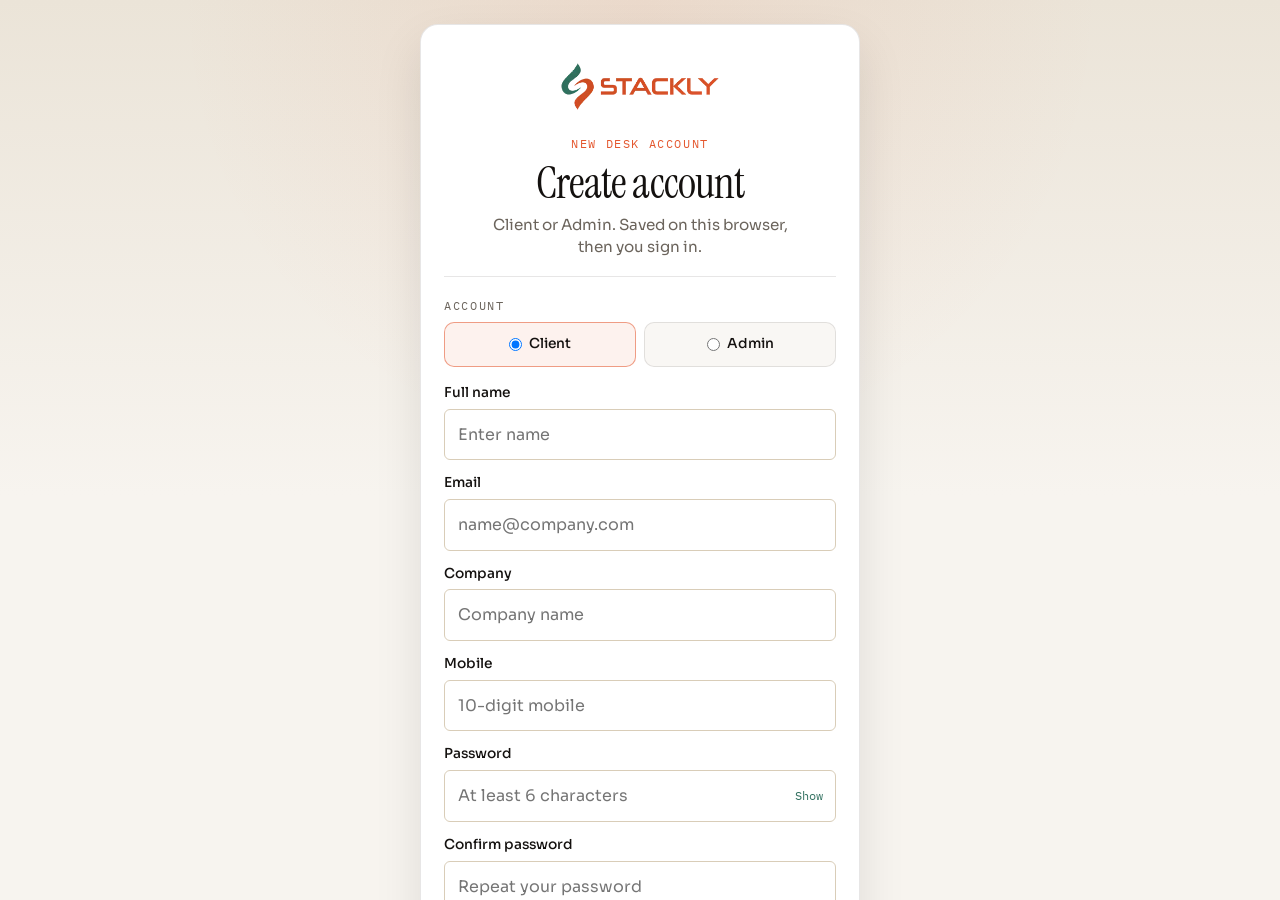
==== register.html @ 5d8d01fa "first commit" ====
<!DOCTYPE html>
<html lang="en-IN" class="auth-lock">
<head>
  <meta charset="utf-8">
  <meta name="viewport" content="width=device-width, initial-scale=1">
  <title>Create account — Stackly Talent Acquisition</title>
  <meta name="description" content="Create a demo client or admin account for Stackly Talent. Stored in localStorage only.">
  <meta name="theme-color" content="#F7F4EF">
  <link rel="icon" href="img/favicon.webp" type="image/webp">
  <link rel="preconnect" href="https://fonts.googleapis.com">
  <link rel="preconnect" href="https://fonts.gstatic.com" crossorigin>
  <link href="https://fonts.googleapis.com/css2?family=IBM+Plex+Mono:wght@400;500&family=Instrument+Serif:ital@0;1&family=Sora:wght@400;500;600&display=swap" rel="stylesheet">
  <link href="https://unpkg.com/aos@2.3.4/dist/aos.css" rel="stylesheet">
  <link rel="stylesheet" href="Css/style.css?v=sta12">
  <link rel="stylesheet" href="Css/pages.css?v=sta20">
  <link rel="stylesheet" href="Css/responsive.css?v=sta34">
  <script>document.documentElement.classList.add("js");</script>
</head>
<body class="auth-page is-loading">
  <a class="skip-link" href="#main">Skip to form</a>
  <div class="preloader" id="preloader" role="status" aria-live="polite" aria-label="Opening the signal board">
    <div class="pre-grid" aria-hidden="true"></div>
    <div class="pre-plate">
      <p class="kicker">Stackly Talent</p>
      <div class="reticle" aria-hidden="true"><span class="reticle-h"></span><span class="reticle-v"></span><span class="reticle-dot"></span></div>
      <p class="pre-word" data-pre-word>Brief</p>
      <div class="meter" aria-hidden="true"><span></span></div>
      <p class="pre-meta"><span data-meter>00</span><span data-pre-stage>Opening the board</span><span>STA</span></p>
    </div>
  </div>
  <main id="main" class="auth">
    <section class="auth-card" data-aos="plate-rise">
      <header class="auth-brand">
        <a class="auth-logo wordmark" href="index.html">
          <img src="img/stackly-signal-red.webp" width="180" height="48" alt="Stackly Talent">
        </a>
        <p class="kicker">New desk account</p>
        <h1>Create account</h1>
        <p class="auth-lede">Client or Admin. Saved on this browser, then you sign in.</p>
      </header>
      <form class="auth-form" data-register novalidate>
        <div data-field>
          <p class="kicker" id="reg-role">Account</p>
          <div class="auth-roles" role="radiogroup" aria-labelledby="reg-role">
            <label class="auth-role"><input type="radio" name="role" value="client" checked> Client</label>
            <label class="auth-role"><input type="radio" name="role" value="admin"> Admin</label>
          </div>
        </div>
        <div data-field>
          <label for="r-name">Full name</label>
          <input id="r-name" name="name" type="text" required autocomplete="name" placeholder="Enter name">
          <p class="field-error">Enter a name.</p>
        </div>
        <div data-field>
          <label for="r-email">Email</label>
          <input id="r-email" name="email" type="email" required autocomplete="email" placeholder="name@company.com">
          <p class="field-error">Enter a valid email.</p>
        </div>
        <div data-field>
          <label for="r-co">Company</label>
          <input id="r-co" name="company" type="text" required placeholder="Company name">
          <p class="field-error">Enter a company.</p>
        </div>
        <div data-field>
          <label for="r-mobile">Mobile</label>
          <input id="r-mobile" name="mobile" type="tel" required autocomplete="tel" placeholder="10-digit mobile">
          <p class="field-error">Enter a mobile number.</p>
        </div>
        <div data-field>
          <label for="r-pass">Password</label>
          <div class="pass-wrap">
            <input id="r-pass" name="password" type="password" required minlength="6" autocomplete="new-password" placeholder="At least 6 characters">
            <button type="button" class="pass-toggle" data-pass="#r-pass" aria-label="Show password">Show</button>
          </div>
          <p class="field-error">Enter a password.</p>
        </div>
        <div data-field>
          <label for="r-confirm">Confirm password</label>
          <input id="r-confirm" name="confirm" type="password" required minlength="6" autocomplete="new-password" placeholder="Repeat your password">
          <p class="field-error">Confirm the password.</p>
        </div>
        <div data-field>
          <label class="check-row"><input type="checkbox" name="terms" required> I accept that this is a demo account with no real retainer.</label>
          <p class="field-error">Accept the demo terms.</p>
        </div>
        <button class="btn btn-signal auth-submit" type="submit">Create account</button>
        <p class="auth-switch">Already on the desk? <a href="login.html">Sign in</a></p>
        <p class="auth-back"><a class="btn btn-line" href="index.html">Back to the board</a></p>
      </form>
    </section>
  </main>
  <div class="toast" id="toast" role="status" aria-live="polite"></div>
  <script src="Js/data.js?v=sta1"></script>
  <script src="https://unpkg.com/aos@2.3.4/dist/aos.js"></script>
  <script src="Js/main.js?v=sta22"></script>
</body>
</html>
---- Css/style.css ----
:root {
  --ink: #14110f;
  --paper: #f7f4ef;
  --panel: #ffffff;
  --line: rgba(20, 17, 15, 0.1);
  --mute: #6b645c;
  --signal: #e4572e;
  --signal-deep: #c4471f;
  --signal-2: #2f6f5e;
  --chalk: #d9cdb8;
  --alert: #b42318;
  --ok: #1f7a4c;
  --shadow: 0 12px 32px rgba(20, 17, 15, 0.08);
  --radius: 12px;
  --btn: 6px;
  --header: 4.6rem;
  --font-display: "Instrument Serif", Georgia, serif;
  --font-body: "Sora", "Segoe UI", sans-serif;
  --font-mono: "IBM Plex Mono", ui-monospace, monospace;
  --wrap: min(1180px, calc(100% - 2.4rem));
}

*,
*::before,
*::after { box-sizing: border-box; }

html { scroll-behavior: smooth; }

body {
  margin: 0;
  color: var(--ink);
  font-family: var(--font-body);
  font-size: 1rem;
  line-height: 1.6;
  background-color: var(--paper);
  background-image:
    repeating-linear-gradient(-18deg, transparent 0 48px, rgba(217, 205, 184, 0.55) 48px 49px),
    repeating-linear-gradient(72deg, transparent 0 48px, rgba(217, 205, 184, 0.28) 48px 49px);
  color-scheme: light;
}

body.is-loading { overflow: hidden; }

img { max-width: 100%; display: block; }

a { color: var(--signal-2); text-underline-offset: 0.18em; }

button, input, select, textarea { font: inherit; color: inherit; }

h1, h2, h3, h4 {
  font-family: var(--font-display);
  font-weight: 400;
  letter-spacing: -0.02em;
  line-height: 1.05;
  margin: 0 0 0.6rem;
}

h1 em, h2 em, h3 em { font-style: italic; }

p { margin: 0 0 0.8rem; }

.wrap { width: var(--wrap); margin-inline: auto; }

.skip-link {
  position: absolute;
  left: 0.6rem;
  top: -4rem;
  z-index: 100;
  background: var(--ink);
  color: var(--paper);
  padding: 0.5rem 0.8rem;
  border-radius: var(--btn);
  text-decoration: none;
}

.skip-link:focus { top: 0.6rem; }

:focus-visible {
  outline: 2px solid var(--signal);
  outline-offset: 3px;
}

::selection { background: var(--signal); color: #fff; }

.kicker {
  font-family: var(--font-mono);
  font-size: 0.72rem;
  letter-spacing: 0.14em;
  text-transform: uppercase;
  color: var(--mute);
  margin: 0 0 0.55rem;
}

.lede { color: var(--mute); max-width: 42rem; }

.rule {
  display: block;
  height: 1px;
  width: 100%;
  margin: 0.85rem 0 0;
  background: var(--chalk);
}

.section { padding: clamp(3.5rem, 7vw, 6.2rem) 0; position: relative; z-index: 1; }

.section-head { max-width: 40rem; margin-bottom: 1.6rem; }

.stamp {
  display: inline-block;
  font-family: var(--font-mono);
  font-size: 0.72rem;
  letter-spacing: 0.04em;
  padding: 0.18rem 0.4rem;
  border: 1px solid var(--chalk);
  border-radius: 4px;
  background: var(--panel);
  color: var(--ink);
}

.btn {
  display: inline-flex;
  align-items: center;
  justify-content: center;
  gap: 0.45rem;
  min-height: 2.75rem;
  padding: 0.7rem 1.05rem;
  border-radius: var(--btn);
  border: 1px solid transparent;
  background: var(--signal);
  color: #fff;
  text-decoration: none;
  font-size: 0.92rem;
  font-weight: 500;
  cursor: pointer;
  transition: background 0.2s ease;
}

.btn:hover { background: var(--signal-deep); }

.btn-line {
  background: transparent;
  color: var(--ink);
  border-color: var(--ink);
}

.btn-line:hover { background: var(--ink); color: var(--paper); }

.btn-ink { background: var(--ink); color: var(--paper); }
.btn-ink:hover { background: #2a241f; }

.btn-signal { background: var(--signal); color: #fff; }
.btn-signal:hover { background: var(--signal-deep); }

.text-link {
  color: var(--ink);
  text-decoration: none;
  font-size: 0.92rem;
  font-weight: 500;
}

.text-link:hover { color: var(--signal); }

.site-header {
  position: sticky;
  top: 0;
  z-index: 40;
  height: var(--header);
  background: rgba(247, 244, 239, 0.92);
  backdrop-filter: blur(10px);
  border-bottom: 1px solid transparent;
}

.site-header.is-shrink {
  border-bottom-color: var(--line);
  box-shadow: var(--shadow);
}

.header-bar {
  height: 100%;
  display: grid;
  grid-template-columns: 1fr auto 1fr;
  align-items: center;
  gap: 1.2rem;
}

.wordmark {
  display: inline-flex;
  align-items: center;
  font-family: var(--font-display);
  font-size: 1.7rem;
  color: var(--ink);
  text-decoration: none;
  letter-spacing: -0.03em;
  line-height: 1;
}

.wordmark img {
  width: auto;
  height: 3.8rem;
}

.site-footer .wordmark img { height: 4.4rem; }

.wordmark em { font-style: italic; color: var(--signal-2); }

.primary-nav { display: flex; gap: 1.15rem; }

.primary-nav a {
  color: var(--ink);
  text-decoration: none;
  font-size: 0.92rem;
  padding: 0.2rem 0;
}

.primary-nav a.is-current { box-shadow: inset 0 -2px 0 var(--signal); }

.header-actions { display: flex; align-items: center; justify-self: end; gap: 0.9rem; }

.drawer {
  position: fixed;
  inset: 0;
  z-index: 35;
  background: rgba(10, 8, 7, 0.55);
  opacity: 0;
  pointer-events: none;
  transition: opacity 0.3s ease;
  backdrop-filter: blur(2px);
}

.drawer.is-open { opacity: 1; pointer-events: auto; }

.drawer-panel {
  margin-left: auto;
  width: min(400px, 100%);
  height: 100%;
  padding: calc(var(--header) + 0.85rem) 1.35rem 1.6rem;
  display: flex;
  flex-direction: column;
  gap: 0;
  position: relative;
  overflow: auto;
  color: #f3eee6;
  background:
    radial-gradient(circle at 100% 0%, rgba(228, 87, 46, 0.18), transparent 42%),
    linear-gradient(165deg, #1c1916 0%, #12100e 55%, #0e0c0a 100%);
  border-left: 1px solid rgba(243, 238, 230, 0.08);
  box-shadow: -24px 0 48px rgba(0, 0, 0, 0.35);
  transform: translateX(18px);
  transition: transform 0.35s cubic-bezier(0.22, 1, 0.36, 1);
}

.drawer.is-open .drawer-panel { transform: none; }

.drawer-panel::before {
  content: "";
  position: absolute;
  inset: 0;
  pointer-events: none;
  background: repeating-linear-gradient(
    -18deg,
    transparent 0 34px,
    rgba(217, 205, 184, 0.035) 34px 35px
  );
}

.drawer-top {
  position: relative;
  z-index: 1;
  padding: 0.35rem 0 1.1rem;
  border-bottom: 1px solid rgba(243, 238, 230, 0.12);
}

.drawer-top .kicker {
  margin: 0 0 0.35rem;
  color: #f0a27a;
}

.drawer-brand {
  margin: 0;
  font-family: var(--font-display);
  font-size: clamp(2.6rem, 10vw, 3.4rem);
  line-height: 0.9;
  letter-spacing: -0.03em;
  color: #f7f4ef;
}

.drawer-links {
  position: relative;
  z-index: 1;
  display: flex;
  flex-direction: column;
  gap: 0;
  padding: 0.85rem 0;
  flex: 1;
}

.drawer-links a {
  display: grid;
  grid-template-columns: auto;
  justify-content: center;
  align-items: baseline;
  gap: 0.65rem;
  padding: 0.78rem 0.2rem;
  border-bottom: 1px solid rgba(243, 238, 230, 0.08);
  text-decoration: none;
  color: #f3eee6;
  transition: color 0.2s ease, padding-left 0.2s ease;
}

.drawer-links a:hover,
.drawer-links a:focus-visible {
  color: #f0a27a;
  padding-left: 0.35rem;
}

.drawer-num {
  font-family: var(--font-mono);
  font-size: 0.72rem;
  letter-spacing: 0.08em;
  color: rgba(243, 238, 230, 0.4);
}

.drawer-label {
  font-family: var(--font-display);
  font-size: clamp(1.85rem, 6.5vw, 2.35rem);
  line-height: 1.05;
}

.drawer-foot {
  position: relative;
  z-index: 1;
  display: flex;
  flex-wrap: wrap;
  gap: 0.65rem;
  padding-top: 1.15rem;
  border-top: 1px solid rgba(243, 238, 230, 0.12);
}

.drawer-foot .btn {
  flex: 1 1 auto;
  min-width: 7.5rem;
}

.drawer-foot .btn-ghost {
  color: #f3eee6;
  border-color: rgba(243, 238, 230, 0.45);
}

.drawer-foot .btn-ghost:hover {
  background: rgba(243, 238, 230, 0.1);
  color: #fff;
}

.drawer-meta {
  flex: 1 1 100%;
  margin: 0.35rem 0 0;
  font-family: var(--font-mono);
  font-size: 0.68rem;
  letter-spacing: 0.1em;
  text-transform: uppercase;
  color: rgba(243, 238, 230, 0.42);
}

.nav-toggle {
  display: none;
  width: 2.6rem;
  height: 2.6rem;
  margin-left: auto;
  border: 1px solid var(--chalk);
  border-radius: var(--btn);
  background: var(--panel);
  cursor: pointer;
  position: relative;
  z-index: 40;
}

.nav-toggle span,
.nav-toggle span::before,
.nav-toggle span::after {
  display: block;
  width: 1.1rem;
  height: 1.5px;
  background: var(--ink);
  position: absolute;
  left: 0.7rem;
  transition: transform 0.25s ease, top 0.25s ease, background 0.2s ease;
}

.nav-toggle span { top: 1.25rem; }
.nav-toggle span::before, .nav-toggle span::after { content: ""; left: 0; }
.nav-toggle span::before { top: -6px; }
.nav-toggle span::after { top: 6px; }
.nav-toggle.is-active {
  background: #1c1916;
  border-color: rgba(243, 238, 230, 0.25);
}
.nav-toggle.is-active span { background: transparent; }
.nav-toggle.is-active span::before,
.nav-toggle.is-active span::after { background: #f3eee6; }
.nav-toggle.is-active span::before { top: 0; transform: rotate(40deg); }
.nav-toggle.is-active span::after { top: 0; transform: rotate(-40deg); }

.brand-signal {
  font-family: var(--font-display);
  font-size: clamp(4.2rem, 8vw, 7.2rem);
  line-height: 0.86;
  letter-spacing: -0.04em;
  margin: 0 0 0.8rem;
}

.brand-signal-sm {
  font-size: clamp(3rem, 7vw, 4.8rem);
  margin: 0 0 0.55rem;
}

.cta-row { display: flex; flex-wrap: wrap; gap: 0.7rem; margin-top: 0.6rem; }

.btn-ghost {
  background: transparent;
  color: #f3eee6;
  border-color: rgba(243, 238, 230, 0.55);
}

.btn-ghost:hover {
  background: rgba(243, 238, 230, 0.12);
  color: #fff;
}

/* Full-bleed stage: photo + dark overlay */
.hero-stage {
  min-height: calc(100svh - var(--header));
  position: relative;
  display: grid;
  align-items: center;
  justify-items: center;
  overflow: hidden;
  isolation: isolate;
  background: #0e0c0a;
  z-index: 1;
}

.hero-media {
  position: absolute;
  inset: 0;
  margin: 0;
  z-index: 0;
}

.hero-media img {
  position: absolute;
  inset: 0;
  width: 100%;
  height: 100%;
  object-fit: cover;
  object-position: center;
  display: block;
  opacity: 0;
  transform: scale(1.08);
  transition: opacity 1.1s ease;
  filter: saturate(0.92) contrast(1.06) brightness(0.88);
}

.hero-media img.is-on {
  opacity: 1;
  z-index: 1;
}

.js .hero-stage .hero-media img.is-on {
  animation: hero-ken 24s ease-in-out infinite alternate;
}

@keyframes hero-ken {
  from { transform: scale(1.06) translate3d(0, 0, 0); }
  to { transform: scale(1.14) translate3d(-2.2%, -1.4%, 0); }
}

.hero-veil {
  position: absolute;
  inset: 0;
  z-index: 1;
  pointer-events: none;
  background:
    radial-gradient(ellipse at 50% 48%, rgba(10, 8, 7, 0.22) 0%, rgba(10, 8, 7, 0.58) 55%, rgba(10, 8, 7, 0.74) 100%),
    linear-gradient(180deg, rgba(10, 8, 7, 0.38) 0%, rgba(10, 8, 7, 0.22) 40%, rgba(10, 8, 7, 0.62) 100%);
}

.hero-copy {
  position: relative;
  z-index: 2;
  width: 100%;
  max-width: min(1180px, calc(100% - 2rem));
  margin-inline: auto;
  padding: clamp(2.4rem, 7vw, 5rem) 0;
  display: flex;
  flex-direction: column;
  align-items: center;
  justify-content: center;
  text-align: center;
  gap: 0.25rem;
  color: #f3eee6;
}

.hero-copy .kicker {
  margin: 0 0 0.4rem;
  color: #f0a27a;
}

.hero-copy .brand-signal,
.hero-copy .brand-signal-sm {
  color: #f7f4ef;
  animation: hero-rise 0.8s ease both;
}

.hero-copy h1 {
  margin: 0 auto;
  max-width: 16ch;
  font-size: clamp(2.1rem, 4.2vw, 3.5rem);
  line-height: 1.08;
  color: #f7f4ef;
  animation: hero-rise 0.8s 0.06s ease both;
}

.hero-copy h1 em {
  color: #f0a27a;
  font-style: italic;
}

.hero-copy .support,
.hero-copy .lede {
  margin: 0.4rem auto 0;
  max-width: 36ch;
  color: rgba(243, 238, 230, 0.72);
  font-size: 1.05rem;
  animation: hero-rise 0.8s 0.12s ease both;
}

.hero-copy .cta-row {
  margin-top: 1.05rem;
  justify-content: center;
  animation: hero-rise 0.8s 0.18s ease both;
}

.hero-rail {
  display: flex;
  justify-content: center;
  gap: 0.45rem;
  margin-top: 1.35rem;
}

.hero-rail button {
  width: 1.65rem;
  height: 3px;
  padding: 0;
  border: 0;
  border-radius: 2px;
  background: rgba(243, 238, 230, 0.28);
  cursor: pointer;
  transition: background 0.25s ease, width 0.25s ease;
}

.hero-rail button.is-on {
  width: 2.4rem;
  background: #f0a27a;
}

.hero-stamp {
  margin: 1.1rem auto 0;
  font-family: var(--font-mono);
  font-size: 0.72rem;
  letter-spacing: 0.12em;
  text-transform: uppercase;
  color: rgba(243, 238, 230, 0.55);
  animation: hero-rise 0.8s 0.22s ease both;
}

/* Page-unique overlays */
.hero-stage.is-about .hero-veil {
  background:
    radial-gradient(ellipse at 50% 48%, rgba(10, 8, 7, 0.18) 0%, rgba(10, 8, 7, 0.56) 58%, rgba(14, 28, 24, 0.72) 100%),
    linear-gradient(180deg, rgba(10, 8, 7, 0.34) 0%, rgba(10, 8, 7, 0.2) 42%, rgba(10, 8, 7, 0.62) 100%);
}

.hero-stage.is-about::after {
  content: "";
  position: absolute;
  left: 50%;
  bottom: 12%;
  width: min(120px, 28vw);
  height: 3px;
  z-index: 2;
  transform: translateX(-50%);
  background: var(--signal-2);
  opacity: 0.85;
}

.hero-stage.is-services .hero-veil {
  background:
    radial-gradient(ellipse at 50% 45%, rgba(10, 8, 7, 0.16) 0%, rgba(10, 8, 7, 0.52) 55%, rgba(10, 8, 7, 0.7) 100%),
    linear-gradient(180deg, rgba(10, 8, 7, 0.4), rgba(10, 8, 7, 0.24) 40%, rgba(10, 8, 7, 0.58) 100%);
}

.hero-stage.is-blog .hero-veil {
  background:
    radial-gradient(ellipse at 50% 48%, rgba(10, 8, 7, 0.18) 0%, rgba(10, 8, 7, 0.52) 55%, rgba(10, 8, 7, 0.7) 100%),
    repeating-linear-gradient(-12deg, transparent 0 36px, rgba(217, 205, 184, 0.05) 36px 37px);
}

.hero-stage.is-contact .hero-veil {
  background:
    radial-gradient(ellipse at 50% 45%, rgba(10, 8, 7, 0.16) 0%, rgba(10, 8, 7, 0.5) 52%, rgba(10, 8, 7, 0.72) 100%),
    radial-gradient(circle at 50% 20%, rgba(228, 87, 46, 0.12), transparent 42%);
}

.hero-stage.is-about .hero-media img {
  object-position: 48% 40%;
}

.hero-stage.is-services .hero-media img {
  object-position: 58% 40%;
}

.hero-stage.is-blog .hero-media img {
  object-position: 42% 38%;
}

.hero-stage.is-contact .hero-media img {
  object-position: 55% 48%;
}

.hero-stage.is-home .hero-media img {
  object-position: 55% 42%;
}

@keyframes hero-rise {
  from { opacity: 0; transform: translateY(16px); }
  to { opacity: 1; transform: none; }
}

[data-hero-spin].is-swap {
  opacity: 0;
  transform: translateY(6px);
}

[data-hero-spin] {
  transition: opacity 0.22s ease, transform 0.22s ease;
}

@media (prefers-reduced-motion: reduce) {
  .js .hero-stage .hero-media img.is-on {
    animation: none;
  }
  .hero-copy .brand-signal,
  .hero-copy .brand-signal-sm,
  .hero-copy h1,
  .hero-copy .support,
  .hero-copy .lede,
  .hero-copy .cta-row,
  .hero-stamp {
    animation: none;
  }
  .hero-media img {
    transition: opacity 0.35s ease;
  }
}

/* 01 — Live briefs: filing-board swiper */
.briefs-lane {
  background: #1c1916;
  color: #f3eee6;
  border-block: 0;
}

.briefs-lane .kicker { color: rgba(243, 238, 230, 0.55); }
.briefs-lane .lede { color: rgba(243, 238, 230, 0.62); }
.briefs-lane .rule { background: rgba(243, 238, 230, 0.18); }
.briefs-lane h2 { color: #f3eee6; }

.briefs-head {
  display: flex;
  justify-content: space-between;
  gap: 1.2rem;
  align-items: flex-end;
  max-width: none;
}

.brief-nav {
  display: flex;
  align-items: center;
  gap: 0.45rem;
  flex-shrink: 0;
  margin-bottom: 0.2rem;
}

.brief-count {
  font-family: var(--font-mono);
  font-size: 0.78rem;
  letter-spacing: 0.08em;
  margin: 0 0.55rem 0 0;
  color: rgba(243, 238, 230, 0.55);
  display: flex;
  gap: 0.25rem;
}

.brief-count [data-brief-now] { color: #f3eee6; }

.brief-nav button {
  width: 2.5rem;
  height: 2.5rem;
  border-radius: 999px;
  border: 1px solid rgba(243, 238, 230, 0.22);
  background: transparent;
  color: #f3eee6;
  cursor: pointer;
}

.brief-nav button:hover {
  background: var(--signal);
  border-color: var(--signal);
}

.brief-board {
  position: relative;
  border: 1px solid rgba(243, 238, 230, 0.14);
  border-radius: 18px;
  overflow: hidden;
  background:
    linear-gradient(180deg, rgba(228, 87, 46, 0.12), transparent 28%),
    #14110f;
}

.brief-progress {
  position: absolute;
  inset: 0 0 auto 0;
  height: 3px;
  z-index: 3;
  background: rgba(243, 238, 230, 0.08);
}

.brief-progress > span {
  display: block;
  height: 100%;
  width: 0;
  background: linear-gradient(90deg, var(--signal), #f0a27a);
}

.brief-progress.is-run > span {
  animation: swipe-meter 4.5s linear forwards;
}

@keyframes swipe-meter {
  from { width: 0; }
  to { width: 100%; }
}

.brief-viewport {
  overflow: hidden;
  padding: 1.35rem 1.2rem 1.1rem;
}

.brief-track {
  display: flex;
  gap: 1rem;
  will-change: transform;
  transition: transform 0.55s cubic-bezier(0.22, 1, 0.36, 1);
}

.brief-slide {
  flex: 0 0 calc(58% - 0.5rem);
  min-height: 220px;
  background: #f7f4ef;
  color: var(--ink);
  border-radius: 14px;
  padding: 1.25rem 1.3rem 1.35rem;
  border: 1px solid transparent;
  opacity: 0.48;
  transform: scale(0.96);
  transition: opacity 0.45s ease, transform 0.45s ease, border-color 0.45s ease;
}

.brief-slide.is-on {
  opacity: 1;
  transform: scale(1);
  border-color: rgba(228, 87, 46, 0.45);
  box-shadow: 0 18px 40px rgba(0, 0, 0, 0.28);
}

.brief-folio {
  display: flex;
  justify-content: space-between;
  gap: 0.6rem;
  align-items: center;
}

.brief-status {
  font-family: var(--font-mono);
  font-size: 0.68rem;
  letter-spacing: 0.05em;
  text-transform: uppercase;
  color: var(--signal-2);
}

.brief-status.is-wait { color: var(--signal); }
.brief-status.is-ok { color: var(--ok); }

.brief-slide h3 {
  font-size: clamp(1.7rem, 3vw, 2.25rem);
  margin: 1rem 0 0.45rem;
}

.brief-lead {
  color: var(--mute);
  margin: 0 0 1.1rem;
  max-width: 34ch;
}

.brief-slide .scope {
  font-family: var(--font-mono);
  font-size: 0.72rem;
  color: var(--mute);
  margin: 0;
  padding-top: 0.85rem;
  border-top: 1px solid var(--line);
}

.brief-dots {
  display: flex;
  justify-content: center;
  gap: 0.4rem;
  padding: 0 1rem 1.1rem;
}

.brief-dots button {
  width: 0.45rem;
  height: 0.45rem;
  padding: 0;
  border: 0;
  border-radius: 999px;
  background: rgba(243, 238, 230, 0.28);
  cursor: pointer;
  transition: width 0.25s ease, background 0.25s ease;
}

.brief-dots button.is-on {
  width: 1.4rem;
  background: var(--signal);
}

/* 02 — Who commissions: client ledger */
.doors-lane {
  background:
    linear-gradient(180deg, rgba(47, 111, 94, 0.08), transparent 45%),
    var(--paper);
}

.commission {
  display: grid;
  grid-template-columns: minmax(220px, 0.78fr) minmax(0, 1.6fr);
  gap: 1rem;
  align-items: stretch;
  min-height: 460px;
}

.commission-index {
  position: relative;
  display: flex;
  flex-direction: column;
  gap: 0.35rem;
  padding: 1.15rem 1rem 2.1rem;
  background: #1f3d35;
  color: #e8f0ec;
  border-radius: 18px;
  overflow: hidden;
}

.commission-index-kicker {
  font-family: var(--font-mono);
  font-size: 0.68rem;
  letter-spacing: 0.14em;
  text-transform: uppercase;
  color: rgba(232, 240, 236, 0.5);
  margin: 0 0 0.55rem;
}

.commission-index > button {
  display: grid;
  grid-template-columns: 2.2rem minmax(0, 1fr);
  gap: 0.65rem;
  align-items: center;
  width: 100%;
  text-align: left;
  border: 0;
  border-radius: 12px;
  background: transparent;
  color: rgba(232, 240, 236, 0.62);
  padding: 0.75rem 0.7rem;
  cursor: pointer;
  transition: background 0.25s ease, color 0.25s ease;
}

.commission-index > button:hover {
  background: rgba(247, 244, 239, 0.08);
  color: #e8f0ec;
}

.commission-index > button.is-on {
  background: rgba(247, 244, 239, 0.12);
  color: #fff;
  box-shadow: inset 3px 0 0 var(--signal);
}

.commission-num {
  font-family: var(--font-mono);
  font-size: 0.72rem;
  letter-spacing: 0.06em;
  color: #f0a27a;
}

.commission-label {
  display: flex;
  flex-direction: column;
  gap: 0.15rem;
  min-width: 0;
}

.commission-label strong {
  font-family: var(--font-display);
  font-weight: 400;
  font-size: 1.45rem;
  line-height: 1.05;
}

.commission-label em {
  font-style: normal;
  font-family: var(--font-mono);
  font-size: 0.68rem;
  letter-spacing: 0.04em;
  color: rgba(232, 240, 236, 0.45);
}

.commission-index > button.is-on .commission-label em {
  color: rgba(232, 240, 236, 0.7);
}

.commission-index .door-meter {
  position: absolute;
  left: 1rem;
  right: 1rem;
  bottom: 0.85rem;
  height: 3px;
  border-radius: 999px;
  background: rgba(247, 244, 239, 0.12);
  overflow: hidden;
}

.commission-index .door-meter > span {
  display: block;
  height: 100%;
  width: 0;
  background: linear-gradient(90deg, var(--signal), #f0a27a);
}

.door-meter.is-run > span {
  animation: swipe-meter 5.5s linear forwards;
}

.commission-stage {
  position: relative;
  border-radius: 18px;
  overflow: hidden;
  border: 1px solid var(--line);
  background: #1c1916;
  min-height: 460px;
}

.commission-panel {
  position: absolute;
  inset: 0;
  opacity: 0;
  visibility: hidden;
  transition: opacity 0.45s ease, visibility 0.45s ease;
}

.commission-panel.is-on {
  opacity: 1;
  visibility: visible;
  z-index: 1;
}

.commission-panel img {
  width: 100%;
  height: 100%;
  object-fit: cover;
  filter: saturate(0.88) contrast(1.03);
}

.commission-panel::after {
  content: "";
  position: absolute;
  inset: 0;
  background:
    linear-gradient(90deg, rgba(20, 17, 15, 0.55), transparent 55%),
    linear-gradient(0deg, rgba(20, 17, 15, 0.72) 0%, transparent 48%);
  pointer-events: none;
}

.commission-letter {
  position: absolute;
  left: 1.2rem;
  right: 1.2rem;
  bottom: 1.2rem;
  z-index: 2;
  max-width: 34rem;
  background: rgba(247, 244, 239, 0.96);
  border: 1px solid rgba(247, 244, 239, 0.8);
  border-radius: 14px;
  padding: 1.15rem 1.2rem 1.25rem;
  box-shadow: 0 18px 40px rgba(0, 0, 0, 0.28);
  transform: translateY(10px);
  opacity: 0;
  transition: transform 0.45s ease, opacity 0.45s ease;
}

.commission-panel.is-on .commission-letter {
  transform: none;
  opacity: 1;
}

.commission-letter-top {
  display: flex;
  justify-content: space-between;
  gap: 0.75rem;
  align-items: center;
  margin-bottom: 0.55rem;
}

.commission-tag {
  font-family: var(--font-mono);
  font-size: 0.68rem;
  letter-spacing: 0.08em;
  text-transform: uppercase;
  color: var(--signal-2);
}

.commission-letter h3 {
  font-size: clamp(1.55rem, 2.8vw, 2.05rem);
  margin: 0 0 0.45rem;
}

.commission-letter p {
  margin: 0;
  color: var(--mute);
  font-size: 0.95rem;
}

/* 03 — Process: script board */
.acts-lane {
  background:
    radial-gradient(circle at 100% 0%, rgba(47, 111, 94, 0.08), transparent 40%),
    var(--paper);
  border-block: 1px solid var(--line);
}

.act-script {
  display: grid;
  gap: 1rem;
}

.act-spine {
  position: relative;
  display: grid;
  grid-template-columns: repeat(4, minmax(0, 1fr));
  gap: 0.5rem;
  padding-bottom: 0.85rem;
}

.act-spine::before {
  content: "";
  position: absolute;
  left: 8%;
  right: 8%;
  top: 1.15rem;
  height: 2px;
  background: var(--line);
  z-index: 0;
}

.act-spine > button {
  position: relative;
  z-index: 1;
  display: flex;
  flex-direction: column;
  align-items: center;
  gap: 0.55rem;
  text-align: center;
  border: 0;
  background: transparent;
  cursor: pointer;
  color: var(--mute);
  padding: 0;
}

.act-bead {
  width: 2.35rem;
  height: 2.35rem;
  border-radius: 999px;
  display: grid;
  place-items: center;
  font-family: var(--font-mono);
  font-size: 0.72rem;
  letter-spacing: 0.04em;
  background: var(--panel);
  border: 2px solid var(--line);
  color: var(--mute);
  transition: background 0.25s ease, border-color 0.25s ease, color 0.25s ease, transform 0.25s ease;
}

.act-name {
  font-family: var(--font-display);
  font-size: clamp(1.2rem, 2vw, 1.45rem);
  line-height: 1;
}

.act-spine > button.is-on { color: var(--ink); }

.act-spine > button.is-on .act-bead {
  background: var(--signal);
  border-color: var(--signal);
  color: #fff;
  transform: scale(1.08);
  box-shadow: 0 8px 20px rgba(228, 87, 46, 0.28);
}

.act-spine > button.is-done .act-bead {
  background: var(--signal-2);
  border-color: var(--signal-2);
  color: #fff;
}

.act-meter {
  position: absolute;
  left: 8%;
  right: 8%;
  bottom: 0;
  height: 3px;
  border-radius: 999px;
  background: rgba(20, 17, 15, 0.08);
  overflow: hidden;
  z-index: 0;
}

.act-meter > span {
  display: block;
  height: 100%;
  width: 0;
  background: linear-gradient(90deg, var(--signal), var(--signal-2));
}

.act-meter.is-run > span {
  animation: swipe-meter 5s linear forwards;
}

.act-canvas {
  position: relative;
  border-radius: 20px;
  overflow: hidden;
  min-height: 420px;
  border: 1px solid var(--line);
  background: #1c1916;
  box-shadow: 0 22px 48px rgba(20, 17, 15, 0.12);
}

.act-frame {
  position: absolute;
  inset: 0;
  background: var(--chalk);
}

.act-frame img {
  position: absolute;
  inset: 0;
  width: 100%;
  height: 100%;
  object-fit: cover;
  opacity: 0;
  filter: saturate(0.9) contrast(1.02);
  transform: scale(1.04);
  transition: opacity 0.5s ease, transform 0.7s ease;
}

.act-frame img.is-on {
  opacity: 1;
  transform: scale(1);
}

.act-canvas::after {
  content: "";
  position: absolute;
  inset: 0;
  background:
    linear-gradient(90deg, rgba(20, 17, 15, 0.72) 0%, rgba(20, 17, 15, 0.28) 42%, transparent 68%),
    linear-gradient(0deg, rgba(20, 17, 15, 0.55) 0%, transparent 42%);
  pointer-events: none;
  z-index: 1;
}

.act-playbill {
  position: absolute;
  inset: auto auto 1.25rem 1.25rem;
  z-index: 2;
  display: grid;
  grid-template-columns: auto minmax(0, 1fr);
  gap: 1rem;
  align-items: end;
  max-width: min(34rem, calc(100% - 2.5rem));
}

.act-big {
  margin: 0;
  font-family: var(--font-display);
  font-size: clamp(4.5rem, 10vw, 7rem);
  line-height: 0.8;
  color: rgba(243, 238, 230, 0.18);
  letter-spacing: -0.04em;
  user-select: none;
}

.act-note {
  background: rgba(247, 244, 239, 0.96);
  border: 1px solid rgba(247, 244, 239, 0.85);
  border-radius: 14px;
  padding: 1.1rem 1.15rem 1.2rem;
  box-shadow: 0 16px 36px rgba(0, 0, 0, 0.28);
}

.act-note-top {
  display: flex;
  justify-content: space-between;
  gap: 0.75rem;
  align-items: center;
  margin-bottom: 0.45rem;
}

.act-of {
  font-family: var(--font-mono);
  font-size: 0.68rem;
  letter-spacing: 0.08em;
  color: var(--mute);
}

.act-note h3 {
  font-size: clamp(1.7rem, 2.8vw, 2.15rem);
  margin: 0 0 0.4rem;
}

.act-note p[data-act-copy] {
  margin: 0;
  color: var(--mute);
  font-size: 0.95rem;
  max-width: 36ch;
}

@media (prefers-reduced-motion: reduce) {
  .brief-progress.is-run > span,
  .door-meter.is-run > span,
  .act-meter.is-run > span,
  .wire-meter.is-run > span { animation: none; width: 100%; }
  .brief-track { transition: none; }
  .brief-slide,
  .act-frame img,
  .commission-panel,
  .commission-letter { transition: none; }
}

.stage-lane {
  background:
    radial-gradient(circle at 0% 0%, rgba(228, 87, 46, 0.07), transparent 32%),
    var(--paper);
}
.stage-shell {
  background: var(--panel);
  border: 1px solid var(--line);
  border-radius: 16px;
  padding: 1.2rem 1.2rem 1.3rem;
  box-shadow: var(--shadow);
}
.stage-shell-top {
  display: flex;
  justify-content: space-between;
  gap: 0.8rem;
  align-items: center;
  margin-bottom: 0.75rem;
}
.stage-shell-kicker,
.stage-progress-label {
  margin: 0;
  font-family: var(--font-mono);
  font-size: 0.72rem;
  letter-spacing: 0.1em;
  text-transform: uppercase;
  color: var(--mute);
}
.stage-progress-label { color: var(--signal); }
.stage-progress {
  height: 6px;
  border-radius: 999px;
  background: rgba(217, 205, 184, 0.55);
  overflow: hidden;
  margin-bottom: 1.1rem;
}
.stage-progress-fill {
  display: block;
  height: 100%;
  width: 16.66%;
  border-radius: inherit;
  background: linear-gradient(90deg, var(--signal), var(--signal-2));
  transition: width 0.35s ease;
}
.stage-track {
  display: grid;
  grid-template-columns: repeat(6, minmax(0, 1fr));
  gap: 0.55rem;
}
.stage {
  background: transparent;
  border: 0;
  padding: 0;
  cursor: pointer;
  font: inherit;
  color: inherit;
  text-align: left;
}
.stage-tile {
  display: grid;
  gap: 0.35rem;
  min-height: 5.4rem;
  padding: 0.85rem 0.75rem 0.9rem;
  border: 1px solid var(--line);
  border-radius: 12px;
  background: rgba(247, 244, 239, 0.55);
  transition: border-color 0.2s ease, background 0.2s ease, transform 0.2s ease, box-shadow 0.2s ease;
}
.stage .idx {
  font-family: var(--font-mono);
  font-size: 0.7rem;
  letter-spacing: 0.08em;
  color: var(--mute);
}
.stage strong {
  display: block;
  font-family: var(--font-display);
  font-size: clamp(1.2rem, 1.7vw, 1.45rem);
  font-weight: 400;
  line-height: 1.1;
}
.stage:hover .stage-tile {
  border-color: rgba(228, 87, 46, 0.35);
  transform: translateY(-2px);
}
.stage.is-on .stage-tile {
  background: var(--ink);
  border-color: var(--ink);
  color: var(--paper);
  box-shadow: var(--shadow);
  transform: translateY(-2px);
}
.stage.is-on .idx { color: var(--signal); }
.stage.is-on strong { color: var(--paper); }
.stage-detail {
  display: grid;
  grid-template-columns: 7.5rem minmax(0, 1fr);
  gap: 1rem;
  align-items: center;
  margin-top: 1.15rem;
  padding: 1.15rem 1.15rem 1.2rem;
  border-radius: 12px;
  border: 1px solid var(--line);
  background:
    linear-gradient(120deg, rgba(228, 87, 46, 0.08), transparent 42%),
    rgba(247, 244, 239, 0.7);
}
.stage-detail-num {
  margin: 0;
  font-family: var(--font-display);
  font-size: clamp(3.8rem, 7vw, 5.4rem);
  line-height: 0.85;
  color: var(--signal);
  letter-spacing: -0.04em;
}
.stage-detail-top {
  display: flex;
  flex-wrap: wrap;
  gap: 0.55rem 1rem;
  align-items: center;
  margin-bottom: 0.4rem;
}
.stage-live {
  margin: 0;
  font-family: var(--font-mono);
  font-size: 0.68rem;
  letter-spacing: 0.08em;
  text-transform: uppercase;
  color: var(--signal-2);
}
.stage-detail h3 {
  font-size: clamp(1.8rem, 2.6vw, 2.35rem);
  margin: 0 0 0.35rem;
}
.stage-note { margin: 0; color: var(--mute); line-height: 1.65; max-width: 40rem; }

.proof-sheet {
  background: #14110f;
  color: #f3eee6;
  border-block: 0;
  position: relative;
  overflow: clip;
}

.proof-sheet .kicker { color: rgba(243, 238, 230, 0.5); }
.proof-sheet .lede { color: rgba(243, 238, 230, 0.62); }
.proof-sheet .rule { background: rgba(243, 238, 230, 0.16); }
.proof-sheet h2 { color: #f3eee6; }

.proof-plate {
  position: relative;
  background:
    linear-gradient(145deg, rgba(228, 87, 46, 0.1), transparent 42%),
    #1c1916;
  border: 1px solid rgba(243, 238, 230, 0.12);
  border-radius: 20px;
  padding: 1.35rem 1.35rem 1.4rem;
  overflow: hidden;
  box-shadow: 0 24px 48px rgba(0, 0, 0, 0.35);
}

.proof-shapes {
  position: absolute;
  inset: 0;
  pointer-events: none;
  z-index: 0;
}

.proof-shape {
  position: absolute;
  background: #0c0a09;
  border: 1px solid rgba(243, 238, 230, 0.06);
}

.proof-shape.is-circle {
  width: 220px;
  height: 220px;
  border-radius: 50%;
  top: -70px;
  right: -40px;
  background:
    radial-gradient(circle at 35% 35%, rgba(47, 111, 94, 0.35), transparent 55%),
    #0c0a09;
}

.proof-shape.is-slab {
  width: 160px;
  height: 160px;
  border-radius: 28px;
  bottom: 18%;
  left: -48px;
  transform: rotate(18deg);
  background: #100e0c;
}

.proof-shape.is-ring {
  width: 110px;
  height: 110px;
  border-radius: 50%;
  top: 38%;
  right: 12%;
  background: transparent;
  border: 14px solid #0c0a09;
  box-shadow: inset 0 0 0 1px rgba(243, 238, 230, 0.04);
}

.proof-shape.is-chip {
  width: 72px;
  height: 72px;
  border-radius: 16px;
  bottom: -18px;
  right: 28%;
  background: #0c0a09;
  transform: rotate(-12deg);
}

.proof-mast,
.proof,
.proof-plate .halt {
  position: relative;
  z-index: 1;
}

.proof-mast {
  display: flex;
  flex-wrap: wrap;
  gap: 0.55rem 1.2rem;
  justify-content: space-between;
  margin: 0 0 1.25rem;
  padding-bottom: 0.85rem;
  border-bottom: 1px solid rgba(243, 238, 230, 0.12);
  font-family: var(--font-mono);
  font-size: 0.7rem;
  letter-spacing: 0.1em;
  text-transform: uppercase;
  color: rgba(243, 238, 230, 0.45);
}

.proof-mast span:first-child {
  color: var(--signal);
  font-weight: 500;
}

.proof {
  display: grid;
  grid-template-columns: repeat(4, minmax(0, 1fr));
  gap: 0.85rem;
}

.metric {
  position: relative;
  background: #0c0a09;
  border: 1px solid rgba(243, 238, 230, 0.1);
  border-radius: 16px;
  padding: 1.1rem 1rem 1.15rem;
  margin: 0;
  overflow: hidden;
  transition: border-color 0.25s ease, transform 0.25s ease;
}

.metric::before {
  content: "";
  position: absolute;
  top: -28px;
  right: -22px;
  width: 70px;
  height: 70px;
  border-radius: 50%;
  background: #161311;
  border: 1px solid rgba(243, 238, 230, 0.05);
}

.metric:nth-child(2)::before {
  border-radius: 18px;
  top: auto;
  bottom: -24px;
  right: -18px;
  width: 64px;
  height: 64px;
  transform: rotate(18deg);
}

.metric:nth-child(3)::before {
  width: 58px;
  height: 58px;
  top: auto;
  bottom: -16px;
  left: -18px;
  right: auto;
  border-radius: 50%;
  border-width: 10px;
  background: transparent;
  border-color: #161311;
}

.metric:nth-child(4)::before {
  border-radius: 12px;
  width: 48px;
  height: 48px;
  top: -14px;
  right: 18px;
  transform: rotate(-14deg);
}

.metric:hover {
  border-color: rgba(228, 87, 46, 0.45);
  transform: translateY(-2px);
}

.metric-code {
  position: relative;
  z-index: 1;
  margin: 0 0 0.7rem;
  font-family: var(--font-mono);
  font-size: 0.68rem;
  letter-spacing: 0.08em;
  color: #f0a27a;
}

.metric b {
  position: relative;
  z-index: 1;
  font-family: var(--font-display);
  font-size: clamp(2.6rem, 4.2vw, 3.8rem);
  font-weight: 400;
  line-height: 0.9;
  display: block;
  margin-bottom: 0.5rem;
  color: #f3eee6;
}

.metric span {
  position: relative;
  z-index: 1;
  color: rgba(243, 238, 230, 0.55);
  font-size: 0.9rem;
  line-height: 1.4;
  display: block;
}

.proof-plate .halt {
  margin: 1.2rem 0 0;
  border-left: 3px solid var(--signal);
  background: rgba(12, 10, 9, 0.85);
  border: 1px solid rgba(228, 87, 46, 0.28);
  border-left-width: 3px;
  padding: 0.85rem 1rem;
  border-radius: 0 12px 12px 0;
  color: rgba(243, 238, 230, 0.58);
  font-size: 0.9rem;
}

.proof-plate .halt strong {
  color: var(--signal);
  font-family: var(--font-mono);
  font-size: 0.72rem;
  letter-spacing: 0.06em;
  text-transform: uppercase;
  font-weight: 500;
  display: block;
  margin-bottom: 0.25rem;
}

/* 06 — Desk wire */
.wire-lane {
  background:
    linear-gradient(180deg, #14110f 0%, #14110f 12%, var(--paper) 38%);
  position: relative;
  overflow: clip;
}

.wire-lane .section-head { color: var(--paper); }
.wire-lane .kicker { color: var(--chalk); }
.wire-lane .lede { color: rgba(247, 244, 239, 0.78); }
.wire-lane .rule { background: rgba(247, 244, 239, 0.72); }

.wire-board {
  position: relative;
  display: grid;
  grid-template-columns: minmax(0, 1.15fr) minmax(0, 0.95fr);
  gap: 0;
  min-height: 440px;
  border-radius: 20px;
  overflow: hidden;
  border: 1px solid rgba(20, 17, 15, 0.12);
  background: var(--panel);
  box-shadow: 0 20px 44px rgba(20, 17, 15, 0.1);
}

.wire-shapes {
  position: absolute;
  inset: 0;
  pointer-events: none;
  z-index: 0;
}

.wire-shape {
  position: absolute;
  background: #0c0a09;
}

.wire-shape.is-block {
  width: 140px;
  height: 140px;
  border-radius: 24px;
  top: -36px;
  left: 42%;
  transform: rotate(16deg);
  opacity: 0.55;
}

.wire-shape.is-dot {
  width: 90px;
  height: 90px;
  border-radius: 50%;
  bottom: 12%;
  left: 8%;
  background:
    radial-gradient(circle at 30% 30%, rgba(228, 87, 46, 0.35), transparent 55%),
    #0c0a09;
  opacity: 0.7;
}

.wire-shape.is-bar {
  width: 18px;
  height: 160px;
  border-radius: 999px;
  top: 18%;
  right: -6px;
  background: #1f3d35;
  opacity: 0.85;
}

.wire-focus {
  position: relative;
  z-index: 1;
  display: flex;
  flex-direction: column;
  justify-content: flex-end;
  padding: 1.6rem 1.5rem 1.55rem;
  background:
    linear-gradient(160deg, rgba(20, 17, 15, 0.92), rgba(20, 17, 15, 0.78)),
    #1c1916;
  color: #f3eee6;
  min-height: 440px;
}

.wire-focus-kicker {
  font-family: var(--font-mono);
  font-size: 0.68rem;
  letter-spacing: 0.14em;
  text-transform: uppercase;
  color: #f0a27a;
  margin: 0 0 0.55rem;
}

.wire-focus-time {
  font-family: var(--font-mono);
  font-size: 0.75rem;
  letter-spacing: 0.06em;
  color: rgba(243, 238, 230, 0.45);
  margin: 0 0 0.85rem;
}

.wire-focus h3 {
  font-size: clamp(1.9rem, 3.4vw, 2.6rem);
  color: #f3eee6;
  margin: 0 0 0.7rem;
  max-width: 16ch;
}

.wire-focus p[data-wire-copy] {
  margin: 0 0 1.4rem;
  color: rgba(243, 238, 230, 0.62);
  max-width: 34ch;
  font-size: 0.98rem;
}

.wire-meter {
  height: 3px;
  border-radius: 999px;
  background: rgba(243, 238, 230, 0.12);
  overflow: hidden;
}

.wire-meter > span {
  display: block;
  height: 100%;
  width: 0;
  background: linear-gradient(90deg, var(--signal), #f0a27a);
}

.wire-meter.is-run > span {
  animation: swipe-meter 5s linear forwards;
}

.wire-log {
  position: relative;
  z-index: 1;
  display: flex;
  flex-direction: column;
  background: #f7f4ef;
  border-left: 1px solid var(--line);
}

.wire-log > button {
  display: grid;
  grid-template-columns: 2.4rem minmax(0, 1fr);
  gap: 0.75rem;
  align-items: center;
  width: 100%;
  text-align: left;
  border: 0;
  border-bottom: 1px solid var(--line);
  background: transparent;
  padding: 1rem 1.15rem;
  cursor: pointer;
  color: var(--mute);
  transition: background 0.25s ease, color 0.25s ease;
}

.wire-log > button:last-child { border-bottom: 0; }

.wire-log > button:hover {
  background: rgba(20, 17, 15, 0.03);
  color: var(--ink);
}

.wire-log > button.is-on {
  background: #fff;
  color: var(--ink);
  box-shadow: inset 3px 0 0 var(--signal);
}

.wire-mark {
  font-family: var(--font-mono);
  font-size: 0.72rem;
  letter-spacing: 0.06em;
  color: var(--signal);
}

.wire-line {
  display: flex;
  flex-direction: column;
  gap: 0.2rem;
  min-width: 0;
}

.wire-line strong {
  font-family: var(--font-display);
  font-weight: 400;
  font-size: 1.25rem;
  line-height: 1.15;
}

.wire-line em {
  font-style: normal;
  font-family: var(--font-mono);
  font-size: 0.68rem;
  letter-spacing: 0.04em;
  color: var(--mute);
}

.roster, .plans, .note-grid {
  display: grid;
  grid-template-columns: repeat(3, minmax(0, 1fr));
  gap: 1.15rem;
}

.roster-board .section-head { max-width: 34rem; }
.roster-board .kicker { color: var(--signal); }

.partner {
  display: flex;
  flex-direction: column;
  align-items: flex-start;
  background: var(--panel);
  border: 1px solid transparent;
  border-radius: 14px;
  padding: 1.45rem 1.25rem 1.35rem;
  box-shadow: 0 10px 28px rgba(20, 17, 15, 0.05);
  min-height: 100%;
  transition: border-color 0.2s ease, box-shadow 0.2s ease, transform 0.2s ease;
}
.partner:hover,
.partner.is-active {
  border-color: rgba(228, 87, 46, 0.35);
  box-shadow: var(--shadow);
  transform: translateY(-2px);
}
.partner-photo {
  width: 5.6rem;
  height: 5.6rem;
  object-fit: cover;
  border-radius: 50%;
  margin: 0 0 0.95rem;
  filter: saturate(0.92);
  border: 2px solid rgba(217, 205, 184, 0.7);
}
.partner-rating {
  display: flex;
  flex-wrap: wrap;
  align-items: center;
  gap: 0.35rem 0.5rem;
  margin: 0 0 0.9rem;
  font-size: 0.82rem;
  color: var(--mute);
}
.partner-rating .stars {
  display: inline-flex;
  gap: 0.12rem;
}
.partner-rating .stars svg {
  width: 0.78rem;
  height: 0.78rem;
  fill: var(--signal);
  display: block;
}
.partner-rating strong {
  color: var(--ink);
  font-weight: 600;
  font-size: 0.86rem;
}
.partner blockquote {
  margin: 0 0 1.1rem;
  padding: 0;
  border: 0;
  flex: 1;
}
.partner blockquote p {
  margin: 0;
  font-family: var(--font-display);
  font-style: italic;
  font-size: clamp(1.15rem, 1.6vw, 1.35rem);
  line-height: 1.45;
  color: var(--ink);
}
.partner h3 {
  font-family: var(--font-body);
  font-size: 1.05rem;
  font-weight: 600;
  letter-spacing: 0;
  margin: 0 0 0.3rem;
  line-height: 1.25;
}
.partner-meta {
  margin: 0;
  font-family: var(--font-mono);
  font-size: 0.72rem;
  letter-spacing: 0.04em;
  color: var(--mute);
}

.plan li { color: var(--mute); }

.why-board {
  position: relative;
  overflow: hidden;
  background:
    radial-gradient(circle at 50% 18%, rgba(228, 87, 46, 0.08), transparent 34%),
    radial-gradient(circle at 12% 80%, rgba(47, 111, 94, 0.07), transparent 28%),
    var(--paper);
}
.why-head { max-width: 40rem; margin-inline: auto; text-align: center; }
.why-head .lede { margin-inline: auto; }
.why-head .rule { margin-inline: auto; max-width: 8rem; }
.why-orbit {
  position: relative;
  display: grid;
  grid-template-columns: repeat(3, minmax(0, 1fr));
  gap: 1.4rem;
  align-items: start;
  margin-top: 0.4rem;
}
.why-chord {
  position: absolute;
  left: 12%;
  right: 12%;
  top: 5.4rem;
  height: 1px;
  background: linear-gradient(90deg, transparent, var(--chalk) 12%, var(--chalk) 88%, transparent);
  z-index: 0;
}
.why-node {
  position: relative;
  z-index: 1;
  text-align: center;
  padding: 0.4rem 0.6rem 0.2rem;
}
.why-circle {
  --ring: var(--chalk);
  --accent: var(--signal);
  position: relative;
  width: clamp(7.5rem, 14vw, 9.5rem);
  height: clamp(7.5rem, 14vw, 9.5rem);
  margin: 0 auto 1.1rem;
  border-radius: 50%;
  display: grid;
  place-items: center;
  background: var(--panel);
  box-shadow: var(--shadow);
}
.why-circle.is-signal { --accent: var(--signal); }
.why-circle.is-green { --accent: var(--signal-2); }
.why-ring {
  position: absolute;
  inset: 0.55rem;
  border: 1.5px solid var(--ring);
  border-radius: 50%;
}
.why-ring.is-inner {
  inset: 1.25rem;
  border-color: var(--accent);
  border-style: dashed;
  opacity: 0.9;
}
.why-dot {
  position: absolute;
  top: 0.35rem;
  left: 50%;
  width: 0.55rem;
  height: 0.55rem;
  border-radius: 50%;
  background: var(--accent);
  transform: translateX(-50%);
}
.why-num {
  position: relative;
  z-index: 1;
  font-family: var(--font-display);
  font-size: clamp(2rem, 3.5vw, 2.7rem);
  line-height: 1;
  color: var(--ink);
  letter-spacing: -0.03em;
}
.why-tag {
  margin: 0 0 0.35rem;
  font-family: var(--font-mono);
  font-size: 0.7rem;
  letter-spacing: 0.12em;
  text-transform: uppercase;
  color: var(--signal);
}
.why-node.is-mid {
  transform: translateY(-0.75rem);
}
.why-node.is-mid .why-circle {
  width: clamp(8.2rem, 15vw, 10.4rem);
  height: clamp(8.2rem, 15vw, 10.4rem);
}
.why-node:last-child .why-tag { color: var(--signal-2); }
.why-node h3 {
  font-size: clamp(1.55rem, 2.4vw, 2rem);
  margin: 0 0 0.5rem;
}
.why-node > p:last-child {
  margin: 0 auto;
  color: var(--mute);
  max-width: 22rem;
  font-size: 0.94rem;
  line-height: 1.6;
}

.plans { align-items: stretch; }
.plan {
  display: flex;
  flex-direction: column;
  background: var(--panel);
  border: 1px solid var(--line);
  border-top: 3px solid var(--chalk);
  border-radius: var(--radius);
  padding: 1.25rem 1.2rem 1.3rem;
  min-height: 100%;
}
.plan.is-lead {
  border-top-color: var(--signal);
  box-shadow: var(--shadow);
}
.plan-top { display: flex; justify-content: space-between; gap: 0.6rem; align-items: flex-start; }
.plan-tag {
  font-family: var(--font-mono);
  font-size: 0.68rem;
  letter-spacing: 0.08em;
  text-transform: uppercase;
  color: var(--signal);
  margin: 0;
}
.plan h3 { font-size: 1.85rem; margin: 0.55rem 0 0.35rem; }
.plan-lead { color: var(--mute); font-size: 0.92rem; margin: 0 0 0.7rem; }
.plan .fee { font-family: var(--font-display); font-size: 2.15rem; margin: 0.15rem 0 0.1rem; line-height: 1; }
.plan .fee-note { font-family: var(--font-mono); font-size: 0.72rem; color: var(--mute); margin: 0 0 0.85rem; }
.plan ul { margin: 0 0 1.1rem; padding-left: 1.1rem; }
.plan li { margin: 0.28rem 0; }
.plan-actions { display: grid; gap: 0.45rem; margin-top: auto; }
.plan-actions .btn { width: 100%; }
.gst-note { margin-top: 1.1rem; color: var(--mute); font-size: 0.88rem; }

.note-grid { gap: 1.1rem; align-items: stretch; }
.note-card {
  display: flex;
  flex-direction: column;
  background: var(--panel);
  border-radius: var(--radius);
  overflow: hidden;
  border: 1px solid var(--line);
  color: inherit;
  text-decoration: none;
  min-height: 100%;
  transition: border-color 0.2s ease, transform 0.2s ease;
}
.note-card:hover { border-color: rgba(228, 87, 46, 0.45); transform: translateY(-2px); }
.note-media {
  overflow: hidden;
  border-bottom: 1px solid var(--line);
  background: var(--chalk);
}
.note-card img {
  width: 100%;
  height: 210px;
  object-fit: cover;
  filter: saturate(0.92);
  display: block;
}
.note-body {
  display: flex;
  flex-direction: column;
  gap: 0.45rem;
  padding: 0.95rem 1rem 1.15rem;
  flex: 1;
}
.note-meta {
  display: flex;
  flex-wrap: wrap;
  align-items: center;
  gap: 0.45rem 0.7rem;
  margin: 0;
  font-family: var(--font-mono);
  font-size: 0.7rem;
  letter-spacing: 0.04em;
  color: var(--mute);
  text-transform: uppercase;
}
.note-meta .stamp {
  margin: 0;
  flex: none;
}
.note-card h3 {
  font-size: 1.35rem;
  line-height: 1.15;
  margin: 0;
}
.note-card p:last-child {
  color: var(--mute);
  margin: 0;
  font-size: 0.92rem;
  line-height: 1.5;
}

.faq-layout {
  display: grid;
  grid-template-columns: minmax(0, 1.55fr) minmax(240px, 0.75fr);
  gap: 1.6rem;
  align-items: start;
}
.faq-panel {
  background: var(--panel);
  border: 1px solid var(--line);
  border-radius: var(--radius);
  padding: 0.35rem 1.15rem 0.45rem;
}
details.faq { border-bottom: 1px solid var(--line); }
details.faq:last-child { border-bottom: 0; }
details.faq summary {
  cursor: pointer;
  padding: 1.05rem 0;
  font-weight: 500;
  font-size: 1rem;
  list-style: none;
  display: grid;
  grid-template-columns: minmax(0, 1fr) auto;
  gap: 0.8rem;
  align-items: center;
}
details.faq summary::-webkit-details-marker { display: none; }
details.faq summary::after {
  content: "+";
  float: none;
  font-family: var(--font-mono);
  color: var(--signal);
  width: 1.6rem;
  height: 1.6rem;
  border: 1px solid var(--chalk);
  border-radius: 4px;
  display: grid;
  place-items: center;
  font-size: 0.95rem;
  line-height: 1;
}
details.faq[open] summary::after {
  content: "\2212";
  background: var(--ink);
  color: var(--paper);
  border-color: var(--ink);
}
details.faq p {
  color: var(--mute);
  padding: 0 0 1.05rem;
  margin: 0;
  max-width: 48rem;
  line-height: 1.65;
}

.aside-cta {
  background: var(--panel);
  border-radius: var(--radius);
  padding: 1.35rem 1.25rem 1.4rem;
  box-shadow: var(--shadow);
  border: 1px solid var(--line);
  border-top: 3px solid var(--signal);
  position: sticky;
  top: calc(var(--header) + 0.8rem);
}
.aside-cta h3 { font-size: 1.85rem; }
.aside-cta p { color: var(--mute); }
.aside-cta .btn { margin-top: 0.35rem; width: 100%; }
.aside-meta {
  margin: 0.9rem 0 0;
  padding-top: 0.85rem;
  border-top: 1px solid var(--line);
  font-family: var(--font-mono);
  font-size: 0.72rem;
  color: var(--mute);
  letter-spacing: 0.04em;
}

/* Services — Letter FAQ sheet */
.letter-lane {
  background:
    radial-gradient(circle at 100% 0%, rgba(47, 111, 94, 0.07), transparent 38%),
    var(--paper);
}

.letter-sheet {
  background: var(--panel);
  border: 1px solid var(--line);
  border-radius: 16px;
  padding: 1rem 1.2rem 0.85rem;
  box-shadow: 0 14px 32px rgba(20, 17, 15, 0.06);
  position: relative;
  overflow: hidden;
}

.letter-sheet::before {
  content: "";
  position: absolute;
  inset: 0 auto 0 0;
  width: 4px;
  background: linear-gradient(180deg, var(--signal), var(--signal-2));
}

.letter-mast {
  display: flex;
  flex-wrap: wrap;
  gap: 0.5rem 1.1rem;
  justify-content: space-between;
  margin: 0 0 0.35rem 0.35rem;
  padding-bottom: 0.75rem;
  border-bottom: 1px solid var(--line);
  font-family: var(--font-mono);
  font-size: 0.68rem;
  letter-spacing: 0.1em;
  text-transform: uppercase;
  color: var(--mute);
}

.letter-mast span:first-child {
  color: var(--signal);
  font-weight: 500;
}

.letter-sheet .faq-list {
  margin-left: 0.2rem;
}

.letter-sheet details.faq summary {
  grid-template-columns: auto minmax(0, 1fr) auto;
  align-items: start;
  gap: 0.7rem;
}

.letter-sheet .faq-num {
  font-family: var(--font-mono);
  font-size: 0.72rem;
  letter-spacing: 0.06em;
  color: var(--signal);
  padding-top: 0.15rem;
}

.letter-aside {
  background: #1c1916;
  color: #f3eee6;
  border-color: rgba(243, 238, 230, 0.12);
  border-top-color: var(--signal);
}

.letter-aside .kicker { color: #f0a27a; }
.letter-aside h3 { color: #f3eee6; }
.letter-aside p { color: rgba(243, 238, 230, 0.62); }
.letter-aside .btn-line {
  color: #f3eee6;
  border-color: rgba(243, 238, 230, 0.35);
}
.letter-aside .btn-line:hover {
  background: #f3eee6;
  color: var(--ink);
}
.letter-aside .aside-meta {
  border-top-color: rgba(243, 238, 230, 0.14);
  color: rgba(243, 238, 230, 0.45);
}

.capacity {
  background: var(--ink);
  color: var(--paper);
  padding: clamp(3.2rem, 6vw, 5rem) 0;
}
.capacity-plate {
  display: grid;
  grid-template-columns: minmax(0, 1.05fr) minmax(0, 0.95fr);
  gap: clamp(1.4rem, 4vw, 3rem);
  align-items: end;
  padding: clamp(1.4rem, 3vw, 2.2rem);
  border: 1px solid rgba(247, 244, 239, 0.16);
  border-radius: 14px;
  background:
    linear-gradient(135deg, rgba(228, 87, 46, 0.12), transparent 42%),
    rgba(247, 244, 239, 0.04);
  box-shadow: var(--shadow);
}
.capacity .kicker { color: var(--chalk); }
.capacity h2 { color: var(--paper); font-size: clamp(2rem, 4vw, 3rem); margin: 0 0 0.5rem; }
.capacity .lede { color: rgba(247, 244, 239, 0.72); max-width: 34rem; margin: 0.85rem 0 0; }
.capacity .rule { background: rgba(217, 205, 184, 0.45); }
.capacity-form { width: 100%; }
.capacity-field label {
  color: var(--chalk);
  font-family: var(--font-mono);
  font-size: 0.72rem;
  letter-spacing: 0.08em;
  text-transform: uppercase;
  margin-bottom: 0.45rem;
}
.capacity-row {
  display: grid;
  grid-template-columns: minmax(0, 1fr) auto;
  gap: 0.55rem;
  align-items: stretch;
}
.capacity input[type="email"] {
  width: 100%;
  min-height: 3rem;
  background: rgba(247, 244, 239, 0.06);
  border: 1px solid rgba(247, 244, 239, 0.28);
  border-radius: var(--btn);
  padding: 0.8rem 0.9rem;
  color: var(--paper);
}
.capacity input[type="email"]::placeholder { color: rgba(247, 244, 239, 0.42); }
.capacity input[type="email"]:focus {
  outline: none;
  border-color: var(--signal);
  box-shadow: 0 0 0 3px rgba(228, 87, 46, 0.22);
}
.capacity .btn { min-height: 3rem; white-space: nowrap; }
.capacity .field-error { color: #ffb4a8; }
.capacity .fine { color: var(--chalk); font-size: 0.8rem; margin: 0.7rem 0 0; }

.site-footer { background: var(--ink); color: var(--paper); padding: 3.8rem 0 1.25rem; position: relative; z-index: 1; font-size: 0.92rem; }
.foot-grid { display: grid; grid-template-columns: 1.45fr 0.95fr 1fr 0.95fr 1.35fr; gap: clamp(1.6rem, 3.5vw, 3rem); align-items: start; }
.foot-brand { max-width: 20rem; }
.site-footer .wordmark { margin-bottom: 1.25rem; }
.site-footer .wordmark img { height: 3.25rem; }
.foot-brand p { color: var(--chalk); font-size: 0.9rem; line-height: 1.6; margin: 0 0 0.85rem; }
.foot-socials { display: flex; flex-wrap: wrap; gap: 0.55rem; margin-top: 1.25rem; }
.foot-socials a {
  display: grid;
  place-items: center;
  width: 2.25rem;
  height: 2.25rem;
  border: 1px solid rgba(247, 244, 239, 0.32);
  border-radius: 50%;
  color: var(--paper);
  padding: 0;
  line-height: 0;
}
.foot-socials a:hover { border-color: var(--signal); color: var(--signal); }
.foot-socials svg { width: 0.95rem; height: 0.95rem; fill: currentColor; display: block; }
.footer-title { color: var(--signal); font-family: var(--font-body); font-size: 1.1rem; font-weight: 600; letter-spacing: 0.02em; line-height: 1.35; margin: 0 0 1rem; }
.foot-links .footer-title::after { content: ""; display: block; width: 2.6rem; height: 2px; margin-top: 0.55rem; background: var(--signal); }
.foot-contact .footer-title::after { content: none; }
.site-footer .foot-links a {
  color: var(--paper);
  text-decoration: none;
  display: block;
  padding: 0.32rem 0;
  font-size: 0.9rem;
  line-height: 1.45;
}
.site-footer .foot-links a:hover { color: var(--signal); }
.foot-contact { display: grid; gap: 0.9rem; min-width: 0; }
.foot-contact .footer-title { margin-bottom: 0.2rem; }
.foot-desk-plate {
  display: grid;
  gap: 0.75rem;
  padding: 1rem 1.05rem 1.1rem;
  border: 1px solid rgba(247, 244, 239, 0.16);
  border-radius: 14px;
  background: rgba(247, 244, 239, 0.04);
}
.foot-desk-note {
  margin: 0 0 0.15rem;
  font-family: var(--font-mono);
  font-size: 0.68rem;
  letter-spacing: 0.08em;
  text-transform: uppercase;
  color: var(--signal);
}
.foot-line {
  display: grid;
  grid-template-columns: 1.15rem max-content;
  column-gap: 0.75rem;
  align-items: center;
  color: var(--paper);
  text-decoration: none;
  font-size: 0.9rem;
  line-height: 1.35;
  padding: 0;
  width: max-content;
  max-width: 100%;
}
.foot-line:hover { color: var(--signal); }
.foot-ico {
  width: 1.15rem;
  height: 1.15rem;
  color: var(--signal);
  display: block;
  flex: none;
}
.foot-ico.is-fill { fill: currentColor; }
.foot-ico.is-stroke {
  fill: none;
  stroke: currentColor;
  stroke-width: 1.75;
  stroke-linecap: round;
  stroke-linejoin: round;
}
.foot-line span {
  white-space: nowrap;
  overflow-wrap: normal;
  word-break: keep-all;
}
.foot-base {
  display: flex;
  justify-content: space-between;
  gap: 1rem;
  flex-wrap: wrap;
  align-items: flex-end;
  margin-top: 2.8rem;
  padding-top: 1.25rem;
  border-top: 1px solid rgba(247, 244, 239, 0.18);
  color: var(--chalk);
  font-size: 0.8rem;
}
.foot-base-copy {
  display: grid;
  gap: 0.25rem;
}
.foot-base-mark {
  font-family: var(--font-mono);
  font-size: 0.68rem;
  letter-spacing: 0.06em;
  text-transform: uppercase;
  color: rgba(217, 205, 184, 0.7);
}
.foot-base nav { display: flex; gap: 1.4rem; flex-wrap: wrap; }
.foot-base a { color: var(--chalk); display: inline; padding: 0; font-size: inherit; }
.foot-base a:hover { color: var(--signal); }

label { display: block; font-size: 0.86rem; font-weight: 500; margin-bottom: 0.3rem; }

input, select, textarea {
  width: 100%;
  background: var(--panel);
  border: 1px solid var(--chalk);
  border-radius: var(--btn);
  padding: 0.75rem 0.8rem;
}

textarea { min-height: 140px; resize: vertical; }

.field-error { display: none; color: var(--alert); font-size: 0.78rem; margin: 0.28rem 0 0; }
.field-error.is-on { display: block; }
.input-err { border-color: var(--alert); }

.check-row { display: flex; gap: 0.45rem; align-items: flex-start; font-weight: 400; }
.check-row input { width: auto; margin-top: 0.25rem; }

.pass-wrap { position: relative; }
.pass-wrap input { padding-right: 4.2rem; }
.pass-toggle {
  position: absolute;
  right: 0.4rem;
  top: 50%;
  transform: translateY(-50%);
  border: 0;
  background: transparent;
  color: var(--signal-2);
  cursor: pointer;
  font-family: var(--font-mono);
  font-size: 0.75rem;
}

.toast {
  position: fixed;
  left: 50%;
  bottom: 1.1rem;
  z-index: 90;
  max-width: min(440px, calc(100% - 1.5rem));
  background: var(--ink);
  color: var(--paper);
  border-radius: 8px;
  padding: 0.75rem 1rem;
  box-shadow: var(--shadow);
  opacity: 0;
  pointer-events: none;
  transform: translateX(-50%) translateY(10px);
  transition: opacity 0.25s ease, transform 0.25s ease;
}

.toast.is-on { opacity: 1; transform: translateX(-50%) translateY(0); }

.preloader {
  position: fixed;
  inset: 0;
  z-index: 80;
  overflow: hidden;
  display: grid;
  place-items: center;
  background: var(--paper);
  transition: transform 0.55s ease, opacity 0.45s ease;
}

.preloader.is-done {
  opacity: 0;
  transform: translateY(-8%);
  pointer-events: none;
}

.pre-grid {
  position: absolute;
  inset: -10%;
  background-image:
    repeating-linear-gradient(-18deg, transparent 0 42px, rgba(217, 205, 184, 0.7) 42px 43px),
    repeating-linear-gradient(72deg, transparent 0 42px, rgba(217, 205, 184, 0.35) 42px 43px);
}

.pre-plate {
  position: relative;
  width: min(420px, calc(100% - 2rem));
  background: var(--panel);
  border-radius: var(--radius);
  padding: 1.6rem 1.4rem 1.3rem;
  box-shadow: var(--shadow);
  text-align: center;
}

.reticle {
  width: 72px;
  height: 72px;
  margin: 0.4rem auto 0.8rem;
  position: relative;
}

.reticle-h, .reticle-v { position: absolute; }
.reticle-h {
  left: 0; right: 0; top: 50%; height: 2px;
  transform: translateY(-50%);
  background: linear-gradient(90deg, var(--ink) 0 36%, transparent 36% 64%, var(--ink) 64% 100%);
}
.reticle-v {
  top: 0; bottom: 0; left: 50%; width: 2px;
  transform: translateX(-50%);
  background: linear-gradient(180deg, var(--ink) 0 36%, transparent 36% 64%, var(--ink) 64% 100%);
}
.reticle-dot {
  position: absolute;
  left: 50%; top: 50%;
  width: 10px; height: 10px;
  background: var(--signal);
  transform: translate(-50%, -50%);
}

.pre-word {
  font-family: var(--font-display);
  font-size: 3rem;
  margin: 0;
  min-height: 1.1em;
}

.pre-word.is-swap { opacity: 0.35; }

.meter {
  height: 4px;
  background: var(--chalk);
  border-radius: 4px;
  margin: 1rem 0 0.7rem;
  overflow: hidden;
}

.meter span {
  display: block;
  height: 100%;
  width: 0;
  background: var(--signal);
}

.pre-meta {
  display: flex;
  justify-content: space-between;
  gap: 0.5rem;
  margin: 0;
  font-family: var(--font-mono);
  font-size: 0.72rem;
  letter-spacing: 0.04em;
  color: var(--mute);
}

.js [data-aos="plate-rise"] {
  opacity: 0;
  transform: translateY(16px);
  transition-property: opacity, transform;
}

.js [data-aos="plate-rise"].aos-animate { opacity: 1; transform: none; }

.js [data-aos="rule-draw"] {
  transform: scaleX(0);
  transform-origin: left center;
  transition-property: transform;
}

.js [data-aos="rule-draw"].aos-animate { transform: scaleX(1); }

.js [data-aos="chip-stamp"] {
  opacity: 0;
  transform: translateY(6px) rotate(-3deg);
  transition-property: opacity, transform;
}

.js [data-aos="chip-stamp"].aos-animate { opacity: 1; transform: none; }

.show-all [data-aos] { opacity: 1 !important; transform: none !important; }

@media (prefers-reduced-motion: reduce) {
  html { scroll-behavior: auto; }
  *, *::before, *::after {
    animation: none !important;
    transition: none !important;
  }
  [data-aos] {
    opacity: 1 !important;
    transform: none !important;
  }
  .act-frame img { transition: none; }
}
---- Css/pages.css ----
html.auth-lock,
html.auth-lock body {
  height: 100%;
  overflow: hidden;
}

.inner-hero {
  min-height: calc(100svh - var(--header));
  position: relative;
  display: grid;
  align-items: end;
  overflow: hidden;
  z-index: 1;
  background: #0e0c0a;
}

.inner-hero img {
  position: absolute;
  inset: 0;
  width: 100%;
  height: 100%;
  object-fit: cover;
  filter: saturate(0.92) contrast(1.06) brightness(0.88);
}

.veil {
  position: absolute;
  inset: 0;
  z-index: 1;
  pointer-events: none;
  background:
    linear-gradient(105deg, rgba(10, 8, 7, 0.9) 0%, rgba(10, 8, 7, 0.72) 40%, rgba(10, 8, 7, 0.42) 68%, rgba(10, 8, 7, 0.5) 100%),
    linear-gradient(180deg, rgba(10, 8, 7, 0.35) 0%, transparent 28%, rgba(10, 8, 7, 0.62) 100%);
}

.inner-hero .wrap {
  position: relative;
  z-index: 2;
  padding: 3rem 0 3.2rem;
  color: #f3eee6;
}

.inner-hero h1 {
  font-size: clamp(2.6rem, 5vw, 4.6rem);
  max-width: 16ch;
  color: #f7f4ef;
}

.split {
  display: grid;
  grid-template-columns: 1.05fr 0.95fr;
  gap: 1.4rem;
  align-items: center;
}

.split img { width: 100%; border-radius: var(--radius); aspect-ratio: 4 / 3; object-fit: cover; filter: saturate(0.92); }

/* About — Origin */
.origin-lane {
  background:
    radial-gradient(circle at 100% 20%, rgba(47, 111, 94, 0.08), transparent 40%),
    var(--paper);
}

.origin-board {
  display: grid;
  grid-template-columns: 1.05fr 0.95fr;
  gap: 0;
  min-height: 440px;
  border-radius: 20px;
  overflow: hidden;
  border: 1px solid var(--line);
  background: var(--panel);
  box-shadow: 0 20px 44px rgba(20, 17, 15, 0.08);
}

.origin-media {
  position: relative;
  min-height: 420px;
  background: #1c1916;
}

.origin-media img {
  width: 100%;
  height: 100%;
  object-fit: cover;
  filter: saturate(0.9);
}

.origin-chip {
  position: absolute;
  left: 1rem;
  bottom: 1rem;
  display: grid;
  gap: 0.35rem;
  padding: 0.75rem 0.9rem;
  border-radius: 12px;
  background: rgba(20, 17, 15, 0.82);
  color: #f3eee6;
  border: 1px solid rgba(243, 238, 230, 0.14);
}

.origin-chip p {
  margin: 0;
  font-family: var(--font-mono);
  font-size: 0.7rem;
  letter-spacing: 0.06em;
  color: rgba(243, 238, 230, 0.65);
}

.origin-chip .stamp {
  background: transparent;
  color: #f0a27a;
  border-color: rgba(240, 162, 122, 0.4);
  width: fit-content;
}

.origin-copy {
  display: grid;
  align-content: center;
  gap: 0.55rem;
  padding: 1.7rem 1.6rem 1.8rem;
  background:
    linear-gradient(160deg, rgba(247, 244, 239, 0.95), transparent 50%),
    var(--panel);
}

.origin-copy h2 {
  font-size: clamp(1.8rem, 3.2vw, 2.5rem);
  max-width: 16ch;
  margin: 0;
}

.origin-lead {
  margin: 0.35rem 0 0;
  font-size: 1.05rem;
  color: var(--ink);
  max-width: 38ch;
}

.origin-copy > p {
  margin: 0;
  color: var(--mute);
  max-width: 40ch;
}

.origin-facts {
  display: grid;
  grid-template-columns: repeat(3, minmax(0, 1fr));
  gap: 0.65rem;
  margin: 0.55rem 0 0.2rem;
  padding: 0.85rem 0;
  border-top: 1px solid var(--line);
  border-bottom: 1px solid var(--line);
}

.origin-facts strong {
  display: block;
  font-family: var(--font-display);
  font-size: 1.7rem;
  font-weight: 400;
  line-height: 1;
  color: var(--signal);
  margin-bottom: 0.25rem;
}

.origin-facts span {
  font-family: var(--font-mono);
  font-size: 0.68rem;
  letter-spacing: 0.05em;
  text-transform: uppercase;
  color: var(--mute);
}

.origin-aside {
  margin: 0.35rem 0 0 !important;
  font-family: var(--font-display);
  font-size: 1.2rem;
  font-style: italic;
  color: var(--ink) !important;
  max-width: 28ch;
}

.year-stick { display: flex; gap: 0.4rem; flex-wrap: wrap; margin-bottom: 1rem; }

.year-stick button {
  border: 1px solid var(--chalk);
  background: transparent;
  border-radius: var(--btn);
  padding: 0.45rem 0.7rem;
  cursor: pointer;
  font-family: var(--font-mono);
  font-size: 0.82rem;
}

.year-stick button.is-on { background: var(--ink); color: var(--paper); border-color: var(--ink); }
.year-panel { display: none; max-width: 40rem; }
.year-panel.is-on { display: block; }
.year-panel h3 { font-size: 2rem; }

.principles, .refuse, .imprint-grid, .office-grid, .field-grid, .letter-grid, .scope-grid {
  display: grid;
  grid-template-columns: 1fr 1fr;
  gap: 0.9rem;
}

.principle, .refuse article, .imprint, .office, .field-plate, .mail, .scope {
  background: var(--panel);
  border: 1px solid var(--line);
  border-radius: var(--radius);
  padding: 1rem 1.05rem 1.1rem;
}

.field-plate img { width: 100%; border-radius: 8px; aspect-ratio: 16 / 10; object-fit: cover; margin-bottom: 0.7rem; filter: saturate(0.92); }
.principle .idx, .pack-part .idx { font-family: var(--font-mono); font-size: 0.72rem; color: var(--signal); }

.refuse article { border-top: 3px solid var(--alert); }
.team-role { color: var(--mute); font-family: var(--font-mono); font-size: 0.75rem; }

.door-nav {
  position: sticky;
  top: var(--header);
  z-index: 25;
  background: rgba(247, 244, 239, 0.94);
  border-bottom: 1px solid var(--line);
}

.door-nav .wrap {
  display: flex;
  gap: 1rem;
  overflow-x: auto;
  padding: 0.7rem 0;
}

.door-nav a {
  flex: 0 0 auto;
  color: var(--ink);
  text-decoration: none;
  font-family: var(--font-mono);
  font-size: 0.75rem;
  letter-spacing: 0.04em;
}

.door-nav a:hover { color: var(--signal); }

.plate {
  padding: 1.2rem 0;
  border-top: 1px solid var(--line);
  display: grid;
  grid-template-columns: 160px minmax(0, 1fr);
  gap: 1rem;
}

.plate h2 { font-size: clamp(1.8rem, 3vw, 2.4rem); }

/* Services — Service lines (L/R image cards) */
.lines-lane {
  background:
    linear-gradient(180deg, var(--paper) 0%, #ebe4d8 100%);
}

.lines-stack {
  display: grid;
  gap: clamp(1.4rem, 3vw, 2.2rem);
}

.line-card {
  display: grid;
  grid-template-columns: minmax(0, 1.05fr) minmax(0, 0.95fr);
  gap: 0;
  align-items: stretch;
  background: var(--panel);
  border: 1px solid var(--line);
  border-radius: 18px;
  overflow: hidden;
  box-shadow: 0 14px 36px rgba(20, 17, 15, 0.06);
}

.line-card.is-flip {
  grid-template-columns: minmax(0, 0.95fr) minmax(0, 1.05fr);
}

.line-card.is-flip .line-media { order: 2; }
.line-card.is-flip .line-body { order: 1; }

.line-media {
  margin: 0;
  position: relative;
  min-height: 100%;
  background: #1c1916;
}

.line-media img {
  width: 100%;
  height: 100%;
  min-height: 280px;
  object-fit: cover;
  display: block;
  filter: saturate(0.9) contrast(1.02);
}

.line-media figcaption {
  position: absolute;
  left: 0.85rem;
  bottom: 0.85rem;
  padding: 0.35rem 0.55rem;
  border-radius: 6px;
  background: rgba(12, 10, 9, 0.72);
  color: #f3eee6;
  font-family: var(--font-mono);
  font-size: 0.68rem;
  letter-spacing: 0.08em;
  text-transform: uppercase;
}

.line-body {
  display: flex;
  flex-direction: column;
  justify-content: center;
  padding: clamp(1.25rem, 3vw, 2rem);
  gap: 0.55rem;
}

.line-body .stamp {
  margin: 0;
  align-self: flex-start;
}

.line-body h2 {
  margin: 0;
  font-size: clamp(1.7rem, 2.8vw, 2.35rem);
  line-height: 1.1;
}

.line-body > p {
  margin: 0;
  color: var(--mute);
  max-width: 38ch;
}

.line-facts {
  display: grid;
  grid-template-columns: repeat(3, minmax(0, 1fr));
  gap: 0.65rem;
  margin: 0.65rem 0 0;
  padding-top: 0.85rem;
  border-top: 1px solid var(--line);
}

.line-facts div {
  min-width: 0;
}

.line-facts dt {
  margin: 0 0 0.2rem;
  font-family: var(--font-mono);
  font-size: 0.66rem;
  letter-spacing: 0.08em;
  text-transform: uppercase;
  color: var(--mute);
}

.line-facts dd {
  margin: 0;
  font-size: 0.92rem;
  color: var(--ink);
  line-height: 1.35;
}

.fee-table { border-top: 1px solid var(--chalk); }
.fee-row {
  display: grid;
  grid-template-columns: 1.3fr 1.1fr 0.8fr 1.2fr;
  gap: 0.6rem;
  padding: 0.75rem 0;
  border-bottom: 1px solid var(--line);
  font-size: 0.92rem;
}
.fee-row.is-head { font-family: var(--font-mono); font-size: 0.72rem; letter-spacing: 0.06em; text-transform: uppercase; color: var(--mute); }

.standards { display: grid; grid-template-columns: repeat(4, minmax(0, 1fr)); gap: 0.8rem; }
.standards article { border-top: 1px solid var(--chalk); padding-top: 0.7rem; }

.pack {
  display: grid;
  grid-template-columns: repeat(3, minmax(0, 1fr));
  gap: 0.8rem;
}

.pack-part {
  background: var(--panel);
  border-radius: var(--radius);
  border: 1px solid var(--line);
  padding: 1rem;
  transform: translateY(calc(var(--shift, 0) * 8px));
}

/* Services — Public fee plate */
.fees-lane {
  background:
    linear-gradient(180deg, #14110f 0%, #14110f 22%, var(--paper) 48%);
}

.fees-lane .kicker { color: rgba(243, 238, 230, 0.55); }
.fees-lane .section-head h2 { color: #f3eee6; }
.fees-lane .section-head .lede { color: rgba(243, 238, 230, 0.62); }
.fees-lane .section-head .rule { background: rgba(243, 238, 230, 0.16); }

.fee-plate {
  background: #1c1916;
  border: 1px solid rgba(243, 238, 230, 0.12);
  border-radius: 18px;
  padding: 1.2rem 1.25rem 1.3rem;
  color: #f3eee6;
  box-shadow: 0 22px 48px rgba(0, 0, 0, 0.28);
}

.fee-mast {
  display: flex;
  flex-wrap: wrap;
  gap: 0.5rem 1.2rem;
  justify-content: space-between;
  margin: 0 0 0.85rem;
  padding-bottom: 0.75rem;
  border-bottom: 1px solid rgba(243, 238, 230, 0.12);
  font-family: var(--font-mono);
  font-size: 0.68rem;
  letter-spacing: 0.1em;
  text-transform: uppercase;
  color: rgba(243, 238, 230, 0.45);
}

.fee-mast span:first-child {
  color: #f0a27a;
  font-weight: 500;
}

.fees-lane .fee-table {
  border-top: 0;
}

.fees-lane .fee-row {
  border-bottom-color: rgba(243, 238, 230, 0.1);
  color: rgba(243, 238, 230, 0.88);
}

.fees-lane .fee-row.is-head {
  color: rgba(243, 238, 230, 0.45);
}

.fees-lane .fee-row span:nth-child(2) {
  color: #f0a27a;
  font-family: var(--font-mono);
  font-size: 0.88rem;
}

.fees-lane .gst-note {
  margin: 1rem 0 0;
  padding: 0.75rem 0.85rem;
  border-radius: 10px;
  border-left: 3px solid var(--signal);
  background: rgba(12, 10, 9, 0.55);
  color: rgba(243, 238, 230, 0.55);
  font-size: 0.86rem;
}

/* Services — Standards method ledger */
.standards-lane {
  background:
    linear-gradient(180deg, #14110f 0%, #1a1613 55%, var(--paper) 100%);
}

.standards-lane .kicker { color: rgba(243, 238, 230, 0.55); }
.standards-lane .section-head h2 { color: #f3eee6; }
.standards-lane .section-head .lede { color: rgba(243, 238, 230, 0.62); }
.standards-lane .section-head .rule { background: rgba(243, 238, 230, 0.16); }

.standards-head {
  display: flex;
  flex-wrap: wrap;
  align-items: flex-end;
  justify-content: space-between;
  gap: 1rem 1.5rem;
}

.standards-seal {
  margin: 0;
  padding: 0.55rem 0.75rem;
  border: 1px dashed rgba(240, 162, 122, 0.45);
  border-radius: 999px;
  color: #f0a27a;
  font-family: var(--font-mono);
  font-size: 0.68rem;
  letter-spacing: 0.12em;
  text-transform: uppercase;
}

.standards-ledger {
  display: grid;
  grid-template-columns: 4.2rem minmax(0, 1fr);
  gap: 0.85rem;
  align-items: stretch;
}

.standards-spine {
  display: flex;
  flex-direction: column;
  justify-content: space-between;
  align-items: center;
  padding: 1.2rem 0.35rem;
  border-radius: 14px;
  background: #0c0a09;
  color: #f3eee6;
  writing-mode: vertical-rl;
  transform: rotate(180deg);
  font-family: var(--font-mono);
  font-size: 0.68rem;
  letter-spacing: 0.16em;
  text-transform: uppercase;
  border: 1px solid rgba(243, 238, 230, 0.1);
}

.standards-spine span:first-child { color: #f0a27a; }

.standards-locks {
  display: grid;
  gap: 0.65rem;
}

.standard-lock {
  display: grid;
  grid-template-columns: 3.4rem minmax(0, 1fr) auto;
  gap: 0.9rem 1.1rem;
  align-items: start;
  padding: 1.1rem 1.15rem 1.15rem;
  border-radius: 14px;
  background: rgba(28, 25, 22, 0.92);
  border: 1px solid rgba(243, 238, 230, 0.1);
  color: #f3eee6;
  transition: border-color 0.25s ease, transform 0.25s ease;
}

.standard-lock.is-on,
.standard-lock:hover {
  border-color: rgba(240, 162, 122, 0.45);
  transform: translateX(3px);
}

.standard-lock .standard-num {
  font-family: var(--font-display);
  font-size: 2rem;
  line-height: 1;
  color: #f0a27a;
}

.standard-tag {
  margin: 0 0 0.25rem;
  font-family: var(--font-mono);
  font-size: 0.66rem;
  letter-spacing: 0.1em;
  text-transform: uppercase;
  color: rgba(243, 238, 230, 0.45);
}

.standard-body h3 {
  margin: 0 0 0.35rem;
  font-size: clamp(1.35rem, 2.2vw, 1.7rem);
  color: #f3eee6;
}

.standard-body p {
  margin: 0;
  color: rgba(243, 238, 230, 0.62);
  max-width: 48ch;
}

.standard-state {
  align-self: start;
  padding: 0.3rem 0.55rem;
  border-radius: 6px;
  background: rgba(47, 111, 94, 0.28);
  border: 1px solid rgba(47, 111, 94, 0.45);
  color: #9fd4c0;
  font-family: var(--font-mono);
  font-size: 0.64rem;
  letter-spacing: 0.08em;
  text-transform: uppercase;
  white-space: nowrap;
}

/* Services — Offer pack folio */
.pack-lane {
  background: var(--paper);
}

.pack-folio {
  display: grid;
  grid-template-columns: 4.2rem minmax(0, 1fr);
  gap: 0.85rem;
  align-items: stretch;
}

.pack-spine {
  display: flex;
  flex-direction: column;
  justify-content: space-between;
  align-items: center;
  padding: 1.1rem 0.35rem;
  border-radius: 14px;
  background: #1c1916;
  color: #f3eee6;
  writing-mode: vertical-rl;
  transform: rotate(180deg);
  font-family: var(--font-mono);
  font-size: 0.68rem;
  letter-spacing: 0.16em;
  text-transform: uppercase;
}

.pack-spine span:first-child { color: #f0a27a; }

.pack-folio .pack {
  display: grid;
  grid-template-columns: repeat(3, minmax(0, 1fr));
  gap: 0.75rem;
}

.pack-folio .pack-part {
  background: var(--panel);
  border: 1px solid var(--line);
  border-radius: 14px;
  padding: 1.05rem 1.05rem 1.15rem;
  transform: none;
  transition: border-color 0.25s ease, box-shadow 0.25s ease;
}

.pack-folio .pack-part:hover {
  border-color: rgba(228, 87, 46, 0.4);
  box-shadow: 0 12px 28px rgba(20, 17, 15, 0.08);
}

.pack-folio .pack-part .idx {
  margin: 0 0 0.55rem;
}

.pack-folio .pack-part h3 {
  margin: 0 0 0.35rem;
  font-size: 1.35rem;
}

.pack-folio .pack-part p {
  margin: 0;
  color: var(--mute);
  font-size: 0.92rem;
}

.feature {
  display: grid;
  grid-template-columns: 1.15fr 0.85fr;
  gap: 1.2rem;
  align-items: center;
}

.feature img { width: 100%; border-radius: var(--radius); aspect-ratio: 16 / 10; object-fit: cover; filter: saturate(0.92); }

/* Blog — Longread sheet */
.longread-lane {
  background:
    linear-gradient(180deg, #14110f 0%, #14110f 35%, var(--paper) 72%);
}

.longread-sheet {
  display: grid;
  grid-template-columns: minmax(0, 1.05fr) minmax(0, 0.95fr);
  gap: 0;
  overflow: hidden;
  border-radius: 20px;
  border: 1px solid rgba(243, 238, 230, 0.12);
  background: #1c1916;
  color: #f3eee6;
  box-shadow: 0 22px 48px rgba(0, 0, 0, 0.28);
}

.longread-media {
  margin: 0;
  position: relative;
  background: #0c0a09;
  min-height: 100%;
}

.longread-media img {
  width: 100%;
  height: 100%;
  min-height: 320px;
  object-fit: cover;
  display: block;
  filter: saturate(0.9) contrast(1.02);
}

.longread-media figcaption {
  position: absolute;
  left: 0.85rem;
  bottom: 0.85rem;
  padding: 0.35rem 0.55rem;
  border-radius: 6px;
  background: rgba(12, 10, 9, 0.72);
  color: #f3eee6;
  font-family: var(--font-mono);
  font-size: 0.68rem;
  letter-spacing: 0.08em;
  text-transform: uppercase;
}

.longread-copy {
  display: flex;
  flex-direction: column;
  justify-content: center;
  padding: clamp(1.35rem, 3vw, 2.1rem);
  gap: 0.65rem;
}

.longread-mast {
  display: flex;
  flex-wrap: wrap;
  align-items: center;
  gap: 0.65rem 1rem;
}

.longread-date {
  font-family: var(--font-mono);
  font-size: 0.72rem;
  letter-spacing: 0.06em;
  text-transform: uppercase;
  color: rgba(243, 238, 230, 0.45);
}

.longread-copy h2 {
  margin: 0;
  font-size: clamp(1.7rem, 3vw, 2.45rem);
  line-height: 1.1;
  color: #f3eee6;
}

.longread-copy .rule {
  background: rgba(243, 238, 230, 0.16);
}

.longread-copy > p {
  margin: 0;
  color: rgba(243, 238, 230, 0.68);
  max-width: 42ch;
}

.longread-foot {
  display: flex;
  align-items: center;
  justify-content: space-between;
  gap: 1rem;
  margin-top: 0.5rem;
  padding-top: 0.85rem;
  border-top: 1px solid rgba(243, 238, 230, 0.12);
}

.longread-copy .sign {
  margin: 0;
  color: #f0a27a;
}

.longread-aside {
  margin: 0;
  font-family: var(--font-mono);
  font-size: 0.68rem;
  letter-spacing: 0.08em;
  text-transform: uppercase;
  color: rgba(243, 238, 230, 0.4);
}

.filters { display: flex; flex-wrap: wrap; gap: 0.4rem; margin-bottom: 1rem; }
.filters button {
  border: 1px solid var(--chalk);
  background: transparent;
  border-radius: var(--btn);
  padding: 0.4rem 0.65rem;
  cursor: pointer;
  font-family: var(--font-mono);
  font-size: 0.75rem;
}
.filters button.is-on { background: var(--ink); color: var(--paper); border-color: var(--ink); }

/* Blog — Index filter board */
.index-lane {
  background:
    radial-gradient(circle at 100% 0%, rgba(228, 87, 46, 0.06), transparent 38%),
    var(--paper);
}

.index-head {
  display: flex;
  flex-wrap: wrap;
  align-items: flex-end;
  justify-content: space-between;
  gap: 1rem 1.5rem;
  max-width: none;
}

.index-count {
  margin: 0 0 0.35rem;
  padding: 0.45rem 0.75rem;
  border-radius: 999px;
  border: 1px solid var(--line);
  background: var(--panel);
  font-family: var(--font-mono);
  font-size: 0.72rem;
  letter-spacing: 0.08em;
  text-transform: uppercase;
  color: var(--mute);
}

.index-lane .filters {
  display: flex;
  flex-wrap: wrap;
  gap: 0.45rem;
  margin: 0 0 1.15rem;
  padding: 0.55rem;
  border-radius: 14px;
  background: #1c1916;
  border: 1px solid rgba(243, 238, 230, 0.1);
}

.index-lane .filters button {
  border: 1px solid transparent;
  background: transparent;
  color: rgba(243, 238, 230, 0.62);
  border-radius: 999px;
  padding: 0.45rem 0.85rem;
  cursor: pointer;
  font-family: var(--font-mono);
  font-size: 0.74rem;
  letter-spacing: 0.04em;
  transition: background 0.2s ease, color 0.2s ease, border-color 0.2s ease;
}

.index-lane .filters button:hover {
  color: #f3eee6;
  border-color: rgba(243, 238, 230, 0.18);
}

.index-lane .filters button.is-on {
  background: var(--signal);
  color: #fff;
  border-color: var(--signal);
}

.index-lane .note-card[hidden],
.index-lane .note-card.is-out {
  display: none !important;
}

.index-empty {
  margin: 0.4rem 0 0;
  padding: 1rem 1.1rem;
  border-radius: 12px;
  border: 1px dashed var(--line);
  background: var(--panel);
  color: var(--mute);
  font-family: var(--font-mono);
  font-size: 0.82rem;
  letter-spacing: 0.04em;
}

/* Blog — Glossary lexicon plate */
.glossary-lane {
  background:
    radial-gradient(circle at 100% 0%, rgba(47, 111, 94, 0.08), transparent 40%),
    var(--paper);
}

.glossary-plate {
  border-radius: 18px;
  border: 1px solid rgba(243, 238, 230, 0.12);
  background: #1c1916;
  padding: 1.2rem 1.25rem 1.3rem;
  color: #f3eee6;
  box-shadow: 0 18px 40px rgba(20, 17, 15, 0.14);
}

.glossary-mast {
  display: flex;
  flex-wrap: wrap;
  gap: 0.5rem 1.2rem;
  justify-content: space-between;
  margin: 0 0 0.95rem;
  padding-bottom: 0.75rem;
  border-bottom: 1px solid rgba(243, 238, 230, 0.12);
  font-family: var(--font-mono);
  font-size: 0.68rem;
  letter-spacing: 0.1em;
  text-transform: uppercase;
  color: rgba(243, 238, 230, 0.45);
}

.glossary-mast span:first-child {
  color: #f0a27a;
  font-weight: 500;
}

.glossary {
  display: grid;
  grid-template-columns: 1fr 1fr;
  gap: 0.75rem;
  margin: 0;
}

.glossary-entry {
  display: grid;
  grid-template-columns: 2.4rem minmax(0, 1fr);
  gap: 0.75rem;
  align-items: start;
  padding: 0.95rem 1rem 1.05rem;
  border-radius: 12px;
  background: rgba(12, 10, 9, 0.45);
  border: 1px solid rgba(243, 238, 230, 0.08);
  transition: border-color 0.25s ease;
}

.glossary-entry:hover {
  border-color: rgba(240, 162, 122, 0.4);
}

.glossary-idx {
  font-family: var(--font-display);
  font-size: 1.55rem;
  line-height: 1;
  color: #f0a27a;
}

.glossary-entry dt {
  margin: 0 0 0.25rem;
  font-family: var(--font-mono);
  font-size: 0.78rem;
  letter-spacing: 0.06em;
  text-transform: uppercase;
  color: #f3eee6;
}

.glossary-entry dd {
  margin: 0;
  color: rgba(243, 238, 230, 0.58);
  font-size: 0.92rem;
}

/* Blog — Field plates L/R */
.field-lane {
  background: var(--paper);
}

.field-stack {
  display: grid;
  gap: clamp(1.2rem, 2.5vw, 1.8rem);
}

.field-card {
  display: grid;
  grid-template-columns: minmax(0, 1.05fr) minmax(0, 0.95fr);
  gap: 0;
  overflow: hidden;
  border-radius: 18px;
  border: 1px solid var(--line);
  background: var(--panel);
  box-shadow: 0 14px 36px rgba(20, 17, 15, 0.06);
}

.field-card.is-flip {
  grid-template-columns: minmax(0, 0.95fr) minmax(0, 1.05fr);
}

.field-card.is-flip .field-media { order: 2; }
.field-card.is-flip .field-body { order: 1; }

.field-media {
  margin: 0;
  position: relative;
  background: #1c1916;
  min-height: 100%;
}

.field-media img {
  width: 100%;
  height: 100%;
  min-height: 260px;
  object-fit: cover;
  display: block;
  filter: saturate(0.9);
}

.field-media figcaption {
  position: absolute;
  left: 0.85rem;
  bottom: 0.85rem;
  padding: 0.35rem 0.55rem;
  border-radius: 6px;
  background: rgba(12, 10, 9, 0.72);
  color: #f3eee6;
  font-family: var(--font-mono);
  font-size: 0.68rem;
  letter-spacing: 0.08em;
  text-transform: uppercase;
}

.field-body {
  display: flex;
  flex-direction: column;
  justify-content: center;
  padding: clamp(1.2rem, 3vw, 1.9rem);
  gap: 0.5rem;
}

.field-body .stamp { align-self: flex-start; margin: 0; }

.field-body h3 {
  margin: 0;
  font-size: clamp(1.55rem, 2.6vw, 2.1rem);
  line-height: 1.1;
}

.field-body > p {
  margin: 0;
  color: var(--mute);
  max-width: 36ch;
}

.field-meta {
  list-style: none;
  margin: 0.55rem 0 0;
  padding: 0.75rem 0 0;
  border-top: 1px solid var(--line);
  display: grid;
  gap: 0.4rem;
}

.field-meta li {
  position: relative;
  padding-left: 1rem;
  font-size: 0.9rem;
  color: var(--ink);
}

.field-meta li::before {
  content: "";
  position: absolute;
  left: 0;
  top: 0.55em;
  width: 0.4rem;
  height: 0.4rem;
  border-radius: 50%;
  background: var(--signal);
}

.short-notes { display: grid; gap: 0.7rem; }
.short-notes article { border-top: 1px solid var(--line); padding-top: 0.7rem; }

/* Blog — Short notes margin ledger */
.notes-lane {
  background:
    linear-gradient(180deg, #14110f 0%, #14110f 26%, var(--paper) 58%);
}

.notes-lane .kicker { color: rgba(243, 238, 230, 0.55); }
.notes-lane .section-head h2 { color: #f3eee6; }
.notes-lane .section-head .lede { color: rgba(243, 238, 230, 0.62); }
.notes-lane .section-head .rule { background: rgba(243, 238, 230, 0.16); }

.notes-head {
  display: flex;
  flex-wrap: wrap;
  align-items: flex-end;
  justify-content: space-between;
  gap: 1rem 1.5rem;
  max-width: none;
}

.notes-seal {
  margin: 0 0 0.35rem;
  padding: 0.45rem 0.75rem;
  border-radius: 999px;
  border: 1px dashed rgba(240, 162, 122, 0.45);
  color: #f0a27a;
  font-family: var(--font-mono);
  font-size: 0.68rem;
  letter-spacing: 0.12em;
  text-transform: uppercase;
}

.notes-ledger {
  display: grid;
  grid-template-columns: 4.2rem minmax(0, 1fr);
  gap: 0.85rem;
  align-items: stretch;
}

.notes-spine {
  display: flex;
  flex-direction: column;
  justify-content: space-between;
  align-items: center;
  padding: 1.2rem 0.35rem;
  border-radius: 14px;
  background: #0c0a09;
  color: #f3eee6;
  writing-mode: vertical-rl;
  transform: rotate(180deg);
  font-family: var(--font-mono);
  font-size: 0.68rem;
  letter-spacing: 0.16em;
  text-transform: uppercase;
  border: 1px solid rgba(243, 238, 230, 0.1);
}

.notes-spine span:first-child { color: #f0a27a; }

.notes-board {
  display: grid;
  gap: 0.65rem;
}

.note-slip {
  display: grid;
  grid-template-columns: 3rem minmax(0, 1fr) auto;
  gap: 0.85rem 1rem;
  align-items: start;
  padding: 1.1rem 1.15rem 1.2rem;
  border-radius: 14px;
  background: rgba(28, 25, 22, 0.95);
  border: 1px solid rgba(243, 238, 230, 0.1);
  color: #f3eee6;
  transition: border-color 0.25s ease, transform 0.25s ease;
}

.note-slip:hover {
  border-color: rgba(240, 162, 122, 0.45);
  transform: translateX(3px);
}

.note-idx {
  font-family: var(--font-display);
  font-size: 1.9rem;
  line-height: 1;
  color: #f0a27a;
}

.note-tag {
  margin: 0 0 0.25rem;
  font-family: var(--font-mono);
  font-size: 0.66rem;
  letter-spacing: 0.1em;
  text-transform: uppercase;
  color: rgba(243, 238, 230, 0.45);
}

.note-slip h3 {
  margin: 0 0 0.35rem;
  font-size: clamp(1.25rem, 2vw, 1.55rem);
  line-height: 1.15;
  color: #f3eee6;
}

.note-slip p:last-of-type {
  margin: 0;
  color: rgba(243, 238, 230, 0.6);
  font-size: 0.94rem;
}

.note-mark {
  align-self: start;
  padding: 0.3rem 0.55rem;
  border-radius: 6px;
  background: rgba(47, 111, 94, 0.28);
  border: 1px solid rgba(47, 111, 94, 0.45);
  color: #9fd4c0;
  font-family: var(--font-mono);
  font-size: 0.64rem;
  letter-spacing: 0.08em;
  text-transform: uppercase;
  white-space: nowrap;
}

.short-notes { display: grid; gap: 0.7rem; }
.short-notes article { border-top: 1px solid var(--line); padding-top: 0.7rem; }

/* Blog — Facsimile (paper filed form, not dark ledger) */
.facsimile-lane {
  background:
    radial-gradient(circle at 80% 20%, rgba(47, 111, 94, 0.07), transparent 40%),
    #ebe4d8;
}

.facsimile-lane .kicker { color: var(--mute); }
.facsimile-lane .section-head h2 { color: var(--ink); }
.facsimile-lane .section-head .lede { color: var(--mute); }
.facsimile-lane .section-head .rule { background: var(--line); }

.facsimile-stage {
  position: relative;
  max-width: 52rem;
  margin: 0 auto;
  padding: 1.4rem 0 0.4rem;
}

.facsimile-stack {
  position: absolute;
  inset: 0.6rem 8% auto;
  height: 100%;
  pointer-events: none;
  z-index: 0;
}

.facsimile-sheet {
  position: absolute;
  left: 0;
  right: 0;
  top: 0;
  height: 88%;
  border-radius: 4px 4px 10px 10px;
  border: 1px solid rgba(20, 17, 15, 0.1);
  background: #d9d0c2;
}

.facsimile-sheet.is-back {
  transform: rotate(-2.2deg) translateY(10px);
  opacity: 0.7;
}

.facsimile-sheet.is-mid {
  transform: rotate(1.6deg) translateY(4px);
  background: #e4dccf;
  opacity: 0.9;
}

.facsimile-doc {
  position: relative;
  z-index: 1;
  margin: 0 auto;
  max-width: 40rem;
  padding: 1.6rem 1.7rem 1.45rem;
  background:
    repeating-linear-gradient(
      transparent,
      transparent 27px,
      rgba(20, 17, 15, 0.04) 27px,
      rgba(20, 17, 15, 0.04) 28px
    ),
    #f7f2ea;
  border: 1px solid rgba(20, 17, 15, 0.14);
  border-radius: 2px 14px 14px 2px;
  box-shadow:
    0 18px 40px rgba(20, 17, 15, 0.12),
    inset 8px 0 0 rgba(228, 87, 46, 0.55);
  color: var(--ink);
  overflow: hidden;
}

.facsimile-stamp {
  position: absolute;
  right: 1.1rem;
  top: 1.1rem;
  margin: 0;
  padding: 0.35rem 0.6rem;
  border: 2px solid rgba(228, 87, 46, 0.7);
  border-radius: 4px;
  color: rgba(228, 87, 46, 0.75);
  font-family: var(--font-mono);
  font-size: clamp(0.56rem, 0.9vw, 0.72rem);
  line-height: 1.2;
  letter-spacing: 0.14em;
  text-transform: uppercase;
  white-space: nowrap;
  transform: rotate(8deg);
  background: rgba(247, 242, 234, 0.65);
  pointer-events: none;
  box-shadow: 0 0 0 1px rgba(228, 87, 46, 0.12);
}

.facsimile-doc-head {
  display: flex;
  flex-wrap: wrap;
  align-items: flex-start;
  justify-content: space-between;
  gap: 0.75rem 1.2rem;
  margin: 0 0 1.1rem;
  padding: 0.25rem clamp(0rem, 3vw, 1.2rem) 0.9rem 0;
  padding-right: clamp(8.5rem, 18vw, 12rem);
  border-bottom: 1px solid rgba(20, 17, 15, 0.12);
  box-sizing: border-box;
}

.facsimile-ref {
  margin: 0 0 0.25rem;
  font-family: var(--font-mono);
  font-size: 0.7rem;
  letter-spacing: 0.1em;
  text-transform: uppercase;
  color: var(--signal);
}

.facsimile-doc-head h3 {
  margin: 0;
  font-size: clamp(1.45rem, 2.6vw, 1.9rem);
  line-height: 1.1;
}

.facsimile-status {
  margin: 0;
  padding: 0.35rem 0.55rem;
  border-radius: 6px;
  border: 1px solid rgba(20, 17, 15, 0.14);
  background: rgba(20, 17, 15, 0.04);
  font-family: var(--font-mono);
  font-size: 0.66rem;
  letter-spacing: 0.08em;
  text-transform: uppercase;
  color: var(--mute);
  max-width: 10rem;
  text-align: right;
  line-height: 1.4;
}

.facsimile-form {
  display: grid;
  gap: 0;
  margin: 0;
}

.facsimile-line {
  display: grid;
  grid-template-columns: 5.5rem minmax(0, 1fr);
  gap: 0.75rem 1rem;
  align-items: baseline;
  padding: 0.7rem 0;
  border-bottom: 1px dotted rgba(20, 17, 15, 0.16);
}

.facsimile-line:last-child { border-bottom: 0; }

.facsimile-line dt {
  margin: 0;
  font-family: var(--font-mono);
  font-size: 0.68rem;
  letter-spacing: 0.1em;
  text-transform: uppercase;
  color: var(--mute);
}

.facsimile-line dd {
  margin: 0;
  font-family: var(--font-mono);
  font-size: 0.92rem;
  line-height: 1.45;
  color: var(--ink);
}

.facsimile-doc-foot {
  display: flex;
  align-items: center;
  justify-content: space-between;
  gap: 1rem;
  margin-top: 1.1rem;
  padding-top: 0.9rem;
  border-top: 1px solid rgba(20, 17, 15, 0.12);
  font-family: var(--font-mono);
  font-size: 0.7rem;
  letter-spacing: 0.08em;
  text-transform: uppercase;
  color: var(--mute);
}

.facsimile-doc-foot .sign {
  margin: 0;
  color: var(--signal);
  font-size: 1.45rem;
  letter-spacing: 0.04em;
  text-transform: none;
}

.facsimile {
  background: var(--panel);
  border-radius: var(--radius);
  border-left: 4px solid var(--signal);
  padding: 1.2rem 1.2rem 1.3rem;
  font-family: var(--font-mono);
  font-size: 0.86rem;
  line-height: 1.7;
  white-space: pre-wrap;
}

/* Blog — Partner letters */
.letters-lane {
  background: var(--paper);
}

.letters-stack {
  display: grid;
  grid-template-columns: 1fr 1fr;
  gap: 0.9rem;
}

.desk-letter {
  display: flex;
  flex-direction: column;
  gap: 0.55rem;
  padding: 1.25rem 1.25rem 1.3rem;
  border-radius: 16px;
  background: var(--panel);
  border: 1px solid var(--line);
  box-shadow: 0 14px 32px rgba(20, 17, 15, 0.06);
  position: relative;
  overflow: hidden;
}

.desk-letter::before {
  content: "";
  position: absolute;
  inset: 0 auto 0 0;
  width: 4px;
  background: var(--signal);
}

.desk-letter:nth-child(2)::before { background: var(--signal-2); }

.desk-letter-head {
  display: flex;
  flex-wrap: wrap;
  align-items: center;
  justify-content: space-between;
  gap: 0.5rem 0.85rem;
}

.desk-letter-from {
  font-family: var(--font-mono);
  font-size: 0.7rem;
  letter-spacing: 0.06em;
  text-transform: uppercase;
  color: var(--mute);
}

.desk-letter h3 {
  margin: 0.15rem 0 0;
  font-size: clamp(1.4rem, 2.4vw, 1.75rem);
  line-height: 1.15;
}

.desk-letter > p {
  margin: 0;
  color: var(--mute);
  max-width: 36ch;
}

.desk-letter-foot {
  display: flex;
  align-items: center;
  justify-content: space-between;
  gap: 1rem;
  margin-top: 0.45rem;
  padding-top: 0.8rem;
  border-top: 1px solid var(--line);
}

.desk-letter-foot .sign { margin: 0; }

.desk-letter-foot span {
  font-family: var(--font-mono);
  font-size: 0.68rem;
  letter-spacing: 0.08em;
  text-transform: uppercase;
  color: var(--mute);
}

.letter-form {
  display: grid;
  grid-template-columns: 0.8fr 1.2fr;
  gap: 1.4rem;
  align-items: start;
}

.letter-fields { display: grid; grid-template-columns: 1fr 1fr; gap: 0.8rem; }
.letter-fields .is-full { grid-column: 1 / -1; }

/* Contact — Instruction equal columns */
.instruction-lane {
  background:
    radial-gradient(circle at 0% 0%, rgba(228, 87, 46, 0.06), transparent 40%),
    var(--paper);
}

.instruction-form {
  grid-template-columns: 1fr 1fr;
  gap: 1rem;
  align-items: stretch;
}

.instruction-panel {
  display: flex;
  flex-direction: column;
  gap: 0.75rem;
  padding: 1.4rem 1.35rem 1.45rem;
  border-radius: 18px;
  background: #1c1916;
  border: 1px solid rgba(243, 238, 230, 0.12);
  color: #f3eee6;
  box-shadow: 0 18px 40px rgba(20, 17, 15, 0.14);
}

.instruction-panel .kicker { color: rgba(243, 238, 230, 0.5); }
.instruction-panel h2 {
  margin: 0;
  color: #f3eee6;
  font-size: clamp(2rem, 3.5vw, 2.7rem);
  line-height: 1.05;
}
.instruction-panel .rule { background: rgba(243, 238, 230, 0.16); }

.instruction-lead {
  margin: 0;
  color: rgba(243, 238, 230, 0.68);
  max-width: 34ch;
}

.instruction-checklist {
  list-style: none;
  margin: 0.35rem 0 0;
  padding: 0.85rem 0 0;
  border-top: 1px solid rgba(243, 238, 230, 0.12);
  display: grid;
  gap: 0.85rem;
}

.instruction-checklist li {
  display: grid;
  grid-template-columns: 2.6rem minmax(0, 1fr);
  gap: 0.7rem;
  align-items: start;
}

.instruction-num {
  font-family: var(--font-display);
  font-size: 1.55rem;
  line-height: 1;
  color: #f0a27a;
}

.instruction-checklist h3 {
  margin: 0 0 0.2rem;
  font-size: 1.25rem;
  color: #f3eee6;
}

.instruction-checklist p {
  margin: 0;
  color: rgba(243, 238, 230, 0.58);
  font-size: 0.92rem;
}

.instruction-desk {
  margin-top: auto;
  padding-top: 1rem;
  border-top: 1px solid rgba(243, 238, 230, 0.12);
  display: grid;
  gap: 0.35rem;
}

.instruction-desk-label {
  margin: 0 0 0.15rem;
  font-family: var(--font-mono);
  font-size: 0.66rem;
  letter-spacing: 0.1em;
  text-transform: uppercase;
  color: rgba(243, 238, 230, 0.42);
}

.instruction-desk a {
  color: #f3eee6;
  text-decoration: none;
  font-size: 0.95rem;
}

.instruction-desk a:hover { color: #f0a27a; }

.instruction-demo {
  margin: 0.45rem 0 0;
  font-family: var(--font-mono);
  font-size: 0.68rem;
  letter-spacing: 0.04em;
  color: rgba(243, 238, 230, 0.42);
}

.instruction-sheet {
  display: flex;
  flex-direction: column;
  gap: 0.85rem;
  padding: 1.25rem 1.25rem 1.35rem;
  border-radius: 18px;
  background: var(--panel);
  border: 1px solid var(--line);
  box-shadow: 0 14px 32px rgba(20, 17, 15, 0.06);
}

.instruction-mast {
  display: flex;
  flex-wrap: wrap;
  gap: 0.5rem 1.1rem;
  justify-content: space-between;
  margin: 0;
  padding-bottom: 0.75rem;
  border-bottom: 1px solid var(--line);
  font-family: var(--font-mono);
  font-size: 0.68rem;
  letter-spacing: 0.1em;
  text-transform: uppercase;
  color: var(--mute);
}

.instruction-mast span:first-child {
  color: var(--signal);
  font-weight: 500;
}

.instruction-sheet .letter-fields {
  flex: 1;
}

.instruction-sheet .btn {
  width: 100%;
}

.map-frame {
  border: 0;
  width: 100%;
  min-height: 320px;
  border-radius: var(--radius);
  filter: saturate(0.85);
}

.tat { width: 100%; border-collapse: collapse; }
.tat th, .tat td { text-align: left; padding: 0.7rem 0.4rem; border-bottom: 1px solid var(--line); vertical-align: top; }
.tat th { font-family: var(--font-mono); font-size: 0.72rem; letter-spacing: 0.06em; text-transform: uppercase; color: var(--mute); font-weight: 500; }

/* Contact — Offices desk cards */
.offices-lane {
  background:
    radial-gradient(circle at 100% 0%, rgba(228, 87, 46, 0.06), transparent 40%),
    var(--paper);
}

.offices-stack {
  display: grid;
  gap: clamp(1.2rem, 2.5vw, 1.8rem);
}

.office-card {
  display: grid;
  grid-template-columns: minmax(0, 1.05fr) minmax(0, 0.95fr);
  gap: 0;
  overflow: hidden;
  border-radius: 18px;
  border: 1px solid var(--line);
  background: var(--panel);
  box-shadow: 0 14px 36px rgba(20, 17, 15, 0.06);
}

.office-card.is-flip {
  grid-template-columns: minmax(0, 0.95fr) minmax(0, 1.05fr);
}

.office-card.is-flip .office-media { order: 2; }
.office-card.is-flip .office-body { order: 1; }

.office-media {
  margin: 0;
  position: relative;
  background: #1c1916;
  min-height: 100%;
}

.office-media img {
  width: 100%;
  height: 100%;
  min-height: 260px;
  object-fit: cover;
  display: block;
  filter: saturate(0.9);
}

.office-media figcaption {
  position: absolute;
  left: 0.85rem;
  bottom: 0.85rem;
  padding: 0.35rem 0.55rem;
  border-radius: 6px;
  background: rgba(12, 10, 9, 0.72);
  color: #f3eee6;
  font-family: var(--font-mono);
  font-size: 0.68rem;
  letter-spacing: 0.08em;
  text-transform: uppercase;
}

.office-body {
  display: flex;
  flex-direction: column;
  justify-content: center;
  gap: 0.45rem;
  padding: clamp(1.2rem, 3vw, 1.9rem);
}

.office-body .stamp { align-self: flex-start; margin: 0; }

.office-body h3 {
  margin: 0;
  font-size: clamp(1.7rem, 2.8vw, 2.3rem);
  line-height: 1.05;
}

.office-city {
  margin: 0;
  font-family: var(--font-mono);
  font-size: 0.72rem;
  letter-spacing: 0.08em;
  text-transform: uppercase;
  color: var(--signal);
}

.office-body > p {
  margin: 0;
  color: var(--mute);
}

.office-meta {
  list-style: none;
  margin: 0.45rem 0 0.35rem;
  padding: 0.75rem 0 0;
  border-top: 1px solid var(--line);
  display: grid;
  gap: 0.35rem;
}

.office-meta li {
  position: relative;
  padding-left: 1rem;
  font-size: 0.92rem;
  color: var(--ink);
}

.office-meta li::before {
  content: "";
  position: absolute;
  left: 0;
  top: 0.55em;
  width: 0.4rem;
  height: 0.4rem;
  border-radius: 50%;
  background: var(--signal);
}

.office-body .btn { align-self: flex-start; margin-top: 0.35rem; }

/* Contact — Scoping checklist plate */
.scope-lane {
  background:
    linear-gradient(180deg, var(--paper) 0%, #ebe4d8 100%);
}

.scope-head {
  display: flex;
  flex-wrap: wrap;
  align-items: flex-end;
  justify-content: space-between;
  gap: 1rem 1.5rem;
  max-width: none;
}

.scope-seal {
  margin: 0 0 0.35rem;
  padding: 0.45rem 0.75rem;
  border-radius: 999px;
  border: 1px solid rgba(47, 111, 94, 0.35);
  background: rgba(47, 111, 94, 0.08);
  color: var(--signal-2);
  font-family: var(--font-mono);
  font-size: 0.68rem;
  letter-spacing: 0.12em;
  text-transform: uppercase;
}

.scope-plate {
  border-radius: 18px;
  border: 1px solid var(--line);
  background: var(--panel);
  padding: 1.2rem 1.25rem 1.3rem;
  box-shadow: 0 16px 36px rgba(20, 17, 15, 0.07);
}

.scope-mast {
  display: flex;
  flex-wrap: wrap;
  gap: 0.5rem 1.2rem;
  justify-content: space-between;
  margin: 0 0 0.95rem;
  padding-bottom: 0.75rem;
  border-bottom: 1px solid var(--line);
  font-family: var(--font-mono);
  font-size: 0.68rem;
  letter-spacing: 0.1em;
  text-transform: uppercase;
  color: var(--mute);
}

.scope-mast span:first-child {
  color: var(--signal);
  font-weight: 500;
}

.scope-list {
  display: grid;
  gap: 0.65rem;
}

.scope-item {
  display: grid;
  grid-template-columns: 3rem minmax(0, 1fr) auto;
  gap: 0.85rem 1rem;
  align-items: start;
  padding: 1rem 1.05rem 1.1rem;
  border-radius: 14px;
  border: 1px solid var(--line);
  background: rgba(247, 244, 239, 0.65);
  transition: border-color 0.25s ease, transform 0.25s ease;
}

.scope-item:hover {
  border-color: rgba(47, 111, 94, 0.4);
  transform: translateX(3px);
}

.scope-num {
  font-family: var(--font-display);
  font-size: 1.85rem;
  line-height: 1;
  color: var(--signal-2);
}

.scope-tag {
  margin: 0 0 0.2rem;
  font-family: var(--font-mono);
  font-size: 0.66rem;
  letter-spacing: 0.1em;
  text-transform: uppercase;
  color: var(--mute);
}

.scope-item h3 {
  margin: 0 0 0.3rem;
  font-size: clamp(1.3rem, 2vw, 1.55rem);
  line-height: 1.15;
}

.scope-item p {
  margin: 0;
  color: var(--mute);
  font-size: 0.94rem;
}

.scope-state {
  align-self: start;
  padding: 0.3rem 0.55rem;
  border-radius: 6px;
  background: rgba(47, 111, 94, 0.12);
  border: 1px solid rgba(47, 111, 94, 0.35);
  color: var(--signal-2);
  font-family: var(--font-mono);
  font-size: 0.64rem;
  letter-spacing: 0.08em;
  text-transform: uppercase;
  white-space: nowrap;
}

/* Contact — How to arrive */
.arrive-lane {
  background:
    radial-gradient(circle at 0% 0%, rgba(47, 111, 94, 0.08), transparent 42%),
    var(--paper);
}

.arrive-board {
  display: grid;
  grid-template-columns: minmax(0, 0.95fr) minmax(0, 1.05fr);
  gap: 1rem;
  align-items: stretch;
}

.arrive-copy {
  display: flex;
  flex-direction: column;
  gap: 1rem;
  padding: 1.25rem 1.3rem 1.35rem;
  border-radius: 18px;
  background: var(--panel);
  border: 1px solid var(--line);
  box-shadow: 0 14px 32px rgba(20, 17, 15, 0.06);
}

.arrive-badge {
  margin: 0;
  align-self: flex-start;
  padding: 0.35rem 0.6rem;
  border-radius: 6px;
  background: rgba(228, 87, 46, 0.08);
  border: 1px solid rgba(228, 87, 46, 0.28);
  color: var(--signal);
  font-family: var(--font-mono);
  font-size: 0.7rem;
  letter-spacing: 0.08em;
  text-transform: uppercase;
}

.arrive-steps {
  list-style: none;
  margin: 0;
  padding: 0;
  display: grid;
  gap: 0.85rem;
}

.arrive-steps li {
  display: grid;
  grid-template-columns: 2.8rem minmax(0, 1fr);
  gap: 0.75rem;
  align-items: start;
}

.arrive-num {
  font-family: var(--font-display);
  font-size: 1.7rem;
  line-height: 1;
  color: var(--signal);
}

.arrive-steps h3 {
  margin: 0 0 0.25rem;
  font-size: 1.35rem;
}

.arrive-steps p {
  margin: 0;
  color: var(--mute);
  font-size: 0.94rem;
}

.arrive-copy .btn { align-self: flex-start; margin-top: 0.25rem; }

.arrive-map {
  display: flex;
  flex-direction: column;
  gap: 0.65rem;
  min-height: 100%;
}

.arrive-map .map-frame {
  flex: 1;
  min-height: 340px;
  border-radius: 18px;
  border: 1px solid var(--line);
  background: var(--panel);
}

.arrive-map-note {
  margin: 0;
  font-family: var(--font-mono);
  font-size: 0.72rem;
  letter-spacing: 0.04em;
  color: var(--mute);
}

/* Contact — Response TAT board */
.response-lane {
  background:
    linear-gradient(180deg, #14110f 0%, #14110f 28%, var(--paper) 62%);
}

.response-lane .kicker { color: rgba(243, 238, 230, 0.55); }
.response-lane .section-head h2 { color: #f3eee6; }
.response-lane .section-head .lede { color: rgba(243, 238, 230, 0.62); }
.response-lane .section-head .rule { background: rgba(243, 238, 230, 0.16); }

.response-head {
  display: flex;
  flex-wrap: wrap;
  align-items: flex-end;
  justify-content: space-between;
  gap: 1rem 1.5rem;
  max-width: none;
}

.response-seal {
  margin: 0 0 0.35rem;
  padding: 0.45rem 0.75rem;
  border-radius: 999px;
  border: 1px dashed rgba(240, 162, 122, 0.45);
  color: #f0a27a;
  font-family: var(--font-mono);
  font-size: 0.68rem;
  letter-spacing: 0.12em;
  text-transform: uppercase;
}

.response-plate {
  border-radius: 18px;
  border: 1px solid rgba(243, 238, 230, 0.12);
  background: #1c1916;
  padding: 1.2rem 1.25rem 1.3rem;
  color: #f3eee6;
  box-shadow: 0 22px 48px rgba(0, 0, 0, 0.28);
}

.response-mast {
  display: flex;
  flex-wrap: wrap;
  gap: 0.5rem 1.2rem;
  justify-content: space-between;
  margin: 0 0 1rem;
  padding-bottom: 0.8rem;
  border-bottom: 1px solid rgba(243, 238, 230, 0.12);
  font-family: var(--font-mono);
  font-size: 0.68rem;
  letter-spacing: 0.1em;
  text-transform: uppercase;
  color: rgba(243, 238, 230, 0.45);
}

.response-mast span:first-child {
  color: #f0a27a;
  font-weight: 500;
}

.response-track {
  display: grid;
  grid-template-columns: repeat(4, minmax(0, 1fr));
  gap: 0.75rem;
}

.response-stage {
  display: flex;
  flex-direction: column;
  gap: 0.35rem;
  padding: 1.05rem 1rem 1.15rem;
  border-radius: 14px;
  background: rgba(12, 10, 9, 0.5);
  border: 1px solid rgba(243, 238, 230, 0.1);
  transition: border-color 0.25s ease, transform 0.25s ease;
}

.response-stage:hover {
  border-color: rgba(240, 162, 122, 0.45);
  transform: translateY(-2px);
}

.response-num {
  font-family: var(--font-display);
  font-size: 1.8rem;
  line-height: 1;
  color: #f0a27a;
}

.response-tag {
  margin: 0.15rem 0 0;
  font-family: var(--font-mono);
  font-size: 0.66rem;
  letter-spacing: 0.1em;
  text-transform: uppercase;
  color: rgba(243, 238, 230, 0.45);
}

.response-stage h3 {
  margin: 0;
  font-size: 1.25rem;
  color: #f3eee6;
  line-height: 1.2;
}

.response-stage p {
  margin: 0;
  color: rgba(243, 238, 230, 0.6);
  font-size: 0.9rem;
}

/* Contact — Grievance path sheet */
.grievance-lane {
  background: var(--paper);
}

.grievance-sheet {
  border-radius: 18px;
  border: 1px solid var(--line);
  background: var(--panel);
  padding: 1.15rem 1.2rem 1.25rem;
  box-shadow: 0 14px 32px rgba(20, 17, 15, 0.06);
}

.grievance-mast {
  display: flex;
  flex-wrap: wrap;
  gap: 0.5rem 1.2rem;
  justify-content: space-between;
  margin: 0 0 0.85rem;
  padding-bottom: 0.75rem;
  border-bottom: 1px solid var(--line);
  font-family: var(--font-mono);
  font-size: 0.68rem;
  letter-spacing: 0.1em;
  text-transform: uppercase;
  color: var(--mute);
}

.grievance-mast span:first-child {
  color: var(--signal);
  font-weight: 500;
}

.grievance-sheet .faq {
  border-color: var(--line);
}

.grievance-sheet details.faq summary {
  display: grid;
  grid-template-columns: auto minmax(0, 1fr) auto;
  align-items: start;
  gap: 0.7rem;
}

.grievance-sheet .faq-num {
  font-family: var(--font-mono);
  font-size: 0.72rem;
  letter-spacing: 0.06em;
  color: var(--signal);
  padding-top: 0.15rem;
}

.grievance-aside {
  align-self: start;
  background: #1c1916;
  color: #f3eee6;
  border-color: rgba(243, 238, 230, 0.12);
}

.grievance-aside .kicker { color: #f0a27a; }
.grievance-aside h3 { color: #f3eee6; }
.grievance-aside p { color: rgba(243, 238, 230, 0.62); }
.grievance-aside .btn-line {
  color: #f3eee6;
  border-color: rgba(243, 238, 230, 0.35);
}
.grievance-aside .btn-line:hover {
  background: #f3eee6;
  color: var(--ink);
}
.grievance-aside .aside-meta {
  border-top-color: rgba(243, 238, 230, 0.14);
  color: rgba(243, 238, 230, 0.45);
}

.auth {
  height: 100%;
  overflow: auto;
  display: grid;
  place-items: center;
  padding: 1.5rem 1rem 2rem;
  background:
    radial-gradient(circle at 50% 0%, rgba(228, 87, 46, 0.08), transparent 42%),
    linear-gradient(180deg, #ebe4d8 0%, var(--paper) 55%);
}

.auth-card {
  width: min(440px, 100%);
  background: var(--panel);
  border-radius: 18px;
  border: 1px solid var(--line);
  box-shadow: 0 22px 48px rgba(20, 17, 15, 0.1);
  padding: 1.65rem 1.45rem 1.5rem;
}

.auth-brand {
  display: grid;
  justify-items: center;
  text-align: center;
  gap: 0.45rem;
  margin: 0 0 1.25rem;
  padding-bottom: 1.15rem;
  border-bottom: 1px solid var(--line);
}

.auth-logo {
  margin: 0 0 0.35rem;
}

.auth-logo img {
  height: 4.4rem;
  width: auto;
  display: block;
}

.auth-brand .kicker {
  margin: 0;
  color: var(--signal);
}

.auth-brand h1 {
  margin: 0;
  font-size: clamp(2.2rem, 5vw, 2.75rem);
  line-height: 1.05;
}

.auth-lede {
  margin: 0;
  max-width: 28ch;
  color: var(--mute);
  font-size: 0.95rem;
  line-height: 1.45;
}

.auth-roles {
  display: grid;
  grid-template-columns: 1fr 1fr;
  gap: 0.55rem;
  margin-bottom: 0.2rem;
}

.auth-role {
  display: flex;
  gap: 0.45rem;
  align-items: center;
  justify-content: center;
  margin: 0;
  padding: 0.65rem 0.75rem;
  border-radius: 10px;
  border: 1px solid var(--line);
  background: rgba(247, 244, 239, 0.7);
  font-weight: 500;
  cursor: pointer;
  transition: border-color 0.2s ease, background 0.2s ease;
}

.auth-role:has(input:checked) {
  border-color: rgba(228, 87, 46, 0.55);
  background: rgba(228, 87, 46, 0.08);
}

.auth-role input { width: auto; margin: 0; }

.auth-form { display: grid; gap: 0.75rem; }
.auth-form > [data-field] > .kicker {
  margin: 0 0 0.4rem;
}

.auth-check { display: flex; justify-content: space-between; gap: 0.6rem; align-items: center; font-size: 0.88rem; }
.auth-check label { display: flex; gap: 0.4rem; align-items: center; margin: 0; font-weight: 400; }
.auth-check input { width: auto; }
.auth-text { border: 0; background: none; color: var(--signal-2); cursor: pointer; padding: 0; }
.auth-submit { width: 100%; margin-top: 0.2rem; }
.auth-switch, .auth-back {
  margin: 0;
  font-size: 0.9rem;
  text-align: center;
}
.auth-switch a,
.auth-back a:not(.btn) {
  color: var(--signal-2);
  text-decoration: underline;
  text-decoration-thickness: 1px;
  text-underline-offset: 0.18em;
  transition: color 0.2s ease;
}
.auth-switch a:hover,
.auth-switch a:focus-visible,
.auth-switch a:active,
.auth-switch a:visited,
.auth-back a:not(.btn):hover,
.auth-back a:not(.btn):focus-visible,
.auth-back a:not(.btn):active,
.auth-back a:not(.btn):visited {
  color: var(--signal);
}
.auth-back {
  color: var(--mute);
  display: flex;
  justify-content: center;
}
.auth-back .btn {
  width: fit-content;
  min-width: 100%;
}
.auth-back .btn:hover,
.auth-back .btn:focus-visible {
  background: var(--ink);
  border-color: var(--ink);
  color: var(--paper);
}

.lost {
  min-height: calc(100svh - var(--header));
  display: grid;
  place-items: center;
  position: relative;
  z-index: 1;
  padding: 2rem 0 3rem;
  text-align: center;
}

.lost-copy {
  display: flex;
  flex-direction: column;
  align-items: center;
  max-width: 36rem;
  margin-inline: auto;
}

.lost .kicker { margin-bottom: 0.35rem; }

.lost-code {
  margin: 0;
  font-family: var(--font-display);
  font-size: clamp(7rem, 22vw, 12rem);
  line-height: 0.82;
  letter-spacing: -0.04em;
  color: var(--ink);
}

.lost h1 {
  font-size: clamp(1.45rem, 3.2vw, 2rem);
  line-height: 1.15;
  margin: 0.55rem 0 0;
  max-width: 16ch;
}

.lost .lede {
  margin: 0.65rem auto 0;
  max-width: 32ch;
}

.lost-actions {
  display: flex;
  flex-wrap: wrap;
  gap: 0.6rem;
  margin-top: 1.1rem;
  justify-content: center;
}

.lost .reticle {
  margin: 0 auto 0.55rem;
}

/* About — Imprint ledger */
.imprint-lane {
  background:
    linear-gradient(180deg, rgba(31, 61, 53, 0.08), transparent 42%),
    var(--paper);
}

.imprint-plate {
  position: relative;
  overflow: hidden;
  background: #1f3d35;
  color: #e8f0ec;
  border-radius: 20px;
  border: 1px solid rgba(232, 240, 236, 0.12);
  padding: 1.3rem 1.3rem 1.4rem;
  box-shadow: 0 22px 44px rgba(20, 17, 15, 0.14);
}

.imprint-shapes {
  position: absolute;
  inset: 0;
  pointer-events: none;
}

.imprint-shape {
  position: absolute;
  background: #0c0a09;
}

.imprint-shape.is-block {
  width: 150px;
  height: 150px;
  border-radius: 28px;
  top: -48px;
  right: -28px;
  transform: rotate(18deg);
  opacity: 0.55;
}

.imprint-shape.is-ring {
  width: 100px;
  height: 100px;
  border-radius: 50%;
  bottom: -30px;
  left: 18%;
  background: transparent;
  border: 14px solid #162e28;
}

.imprint-mast {
  position: relative;
  z-index: 1;
  display: flex;
  flex-wrap: wrap;
  gap: 0.55rem 1.2rem;
  justify-content: space-between;
  margin: 0 0 1.15rem;
  padding-bottom: 0.85rem;
  border-bottom: 1px solid rgba(232, 240, 236, 0.14);
  font-family: var(--font-mono);
  font-size: 0.7rem;
  letter-spacing: 0.1em;
  text-transform: uppercase;
  color: rgba(232, 240, 236, 0.45);
}

.imprint-mast span:first-child {
  color: #f0a27a;
  font-weight: 500;
}

.imprint-plate .imprint-grid {
  position: relative;
  z-index: 1;
  display: grid;
  grid-template-columns: 1fr 1fr;
  gap: 0.75rem;
}

.imprint-plate .imprint {
  display: grid;
  grid-template-columns: 2.2rem minmax(0, 1fr);
  gap: 0.75rem;
  align-items: start;
  background: rgba(12, 10, 9, 0.35);
  border: 1px solid rgba(232, 240, 236, 0.1);
  border-radius: 14px;
  padding: 1rem 1.05rem 1.1rem;
  color: #e8f0ec;
}

.imprint-key {
  font-family: var(--font-mono);
  font-size: 0.72rem;
  letter-spacing: 0.06em;
  color: #f0a27a;
  padding-top: 0.2rem;
}

.imprint-plate .imprint h3 {
  margin: 0 0 0.35rem;
  font-size: 1.35rem;
  color: #f3eee6;
  line-height: 1.2;
}

.imprint-plate .imprint p {
  margin: 0;
  color: rgba(232, 240, 236, 0.62);
  font-size: 0.92rem;
  line-height: 1.55;
  overflow-wrap: anywhere;
  word-break: break-word;
}

/* About — Visit desks */
.visit-lane {
  background:
    radial-gradient(circle at 0% 100%, rgba(228, 87, 46, 0.07), transparent 38%),
    var(--paper);
}

.visit-board {
  display: grid;
  gap: 0.85rem;
}

.visit-banner {
  display: flex;
  flex-wrap: wrap;
  justify-content: space-between;
  gap: 0.5rem 1rem;
  margin: 0;
  padding: 0.75rem 1rem;
  border-radius: 12px;
  background: #14110f;
  color: #f3eee6;
  font-family: var(--font-mono);
  font-size: 0.72rem;
  letter-spacing: 0.08em;
  text-transform: uppercase;
}

.visit-banner span:first-child { color: #f0a27a; }

.visit-desks {
  display: grid;
  grid-template-columns: 1fr 1fr;
  gap: 1rem;
}

.visit-desk {
  display: grid;
  grid-template-rows: auto 1fr;
  background: var(--panel);
  border: 1px solid var(--line);
  border-radius: 18px;
  overflow: hidden;
  box-shadow: 0 14px 32px rgba(20, 17, 15, 0.06);
}

.visit-media {
  position: relative;
  min-height: 220px;
  background: #1c1916;
}

.visit-media img {
  width: 100%;
  height: 100%;
  min-height: 220px;
  object-fit: cover;
  filter: saturate(0.9);
}

.visit-badge {
  position: absolute;
  left: 0.85rem;
  bottom: 0.85rem;
  font-family: var(--font-mono);
  font-size: 0.68rem;
  letter-spacing: 0.08em;
  text-transform: uppercase;
  color: #f3eee6;
  background: rgba(20, 17, 15, 0.78);
  border: 1px solid rgba(243, 238, 230, 0.18);
  border-radius: 999px;
  padding: 0.35rem 0.65rem;
}

.visit-copy {
  display: grid;
  gap: 0.45rem;
  align-content: start;
  padding: 1.15rem 1.15rem 1.25rem;
}

.visit-city {
  margin: 0;
  font-family: var(--font-mono);
  font-size: 0.7rem;
  letter-spacing: 0.1em;
  text-transform: uppercase;
  color: var(--signal);
}

.visit-copy h3 {
  margin: 0;
  font-size: clamp(1.55rem, 2.4vw, 1.9rem);
}

.visit-copy > p {
  margin: 0;
  color: var(--mute);
}

.visit-meta {
  list-style: none;
  margin: 0.35rem 0 0.55rem;
  padding: 0;
  display: grid;
  gap: 0.35rem;
}

.visit-meta li {
  font-family: var(--font-mono);
  font-size: 0.72rem;
  color: var(--mute);
  padding-left: 0.85rem;
  position: relative;
}

.visit-meta li::before {
  content: "";
  position: absolute;
  left: 0;
  top: 0.45em;
  width: 0.35rem;
  height: 0.35rem;
  border-radius: 50%;
  background: var(--signal-2);
}

.visit-copy .btn {
  justify-self: start;
  margin-top: 0.25rem;
}

.visit-close {
  display: flex;
  justify-content: space-between;
  gap: 1.2rem;
  align-items: center;
  flex-wrap: wrap;
  margin-top: 0.15rem;
  padding: 1.25rem 1.3rem;
  border-radius: 16px;
  background: #1c1916;
  color: #f3eee6;
  border: 1px solid rgba(243, 238, 230, 0.1);
}

.visit-close-kicker {
  margin: 0 0 0.35rem;
  font-family: var(--font-mono);
  font-size: 0.68rem;
  letter-spacing: 0.12em;
  text-transform: uppercase;
  color: #f0a27a;
}

.visit-close h3 {
  margin: 0 0 0.35rem;
  font-size: clamp(1.4rem, 2.4vw, 1.8rem);
  color: #f3eee6;
}

.visit-close p {
  margin: 0;
  color: rgba(243, 238, 230, 0.58);
  max-width: 42ch;
}

.visit-close-actions {
  display: flex;
  flex-wrap: wrap;
  gap: 0.55rem;
}

.visit-close .btn-line {
  color: #f3eee6;
  border-color: rgba(243, 238, 230, 0.35);
}

.visit-close .btn-line:hover {
  background: #f3eee6;
  color: var(--ink);
}

/* About — Year stick chronicle */
.year-lane {
  background:
    radial-gradient(circle at 0% 50%, rgba(228, 87, 46, 0.05), transparent 42%),
    var(--paper);
}

.year-board {
  display: grid;
  grid-template-columns: minmax(180px, 0.62fr) minmax(0, 1.38fr);
  gap: 1rem;
  align-items: stretch;
  min-height: 380px;
}

.year-rail {
  position: relative;
  display: flex;
  flex-direction: column;
  justify-content: space-between;
  gap: 0.25rem;
  padding: 1.1rem 1rem 1.15rem;
  background: var(--panel);
  border: 1px solid var(--line);
  border-radius: 18px;
  box-shadow: 0 12px 28px rgba(20, 17, 15, 0.05);
}

.year-rail-kicker {
  position: relative;
  z-index: 1;
  margin: 0 0 0.55rem;
  font-family: var(--font-mono);
  font-size: 0.68rem;
  letter-spacing: 0.12em;
  text-transform: uppercase;
  color: var(--signal);
}

.year-rail-line {
  position: absolute;
  left: 1.55rem;
  top: 3.1rem;
  bottom: 1.4rem;
  width: 2px;
  background: linear-gradient(180deg, var(--signal), var(--chalk));
  z-index: 0;
  opacity: 0.55;
}

.year-rail > button {
  position: relative;
  z-index: 1;
  display: flex;
  align-items: center;
  gap: 0.8rem;
  border: 0;
  background: transparent;
  cursor: pointer;
  padding: 0.45rem 0.35rem;
  border-radius: 10px;
  color: var(--mute);
  text-align: left;
  transition: background 0.2s ease, color 0.2s ease;
}

.year-rail > button:hover {
  background: rgba(20, 17, 15, 0.03);
  color: var(--ink);
}

.year-dot {
  width: 0.95rem;
  height: 0.95rem;
  border-radius: 50%;
  background: var(--panel);
  border: 2px solid var(--chalk);
  flex-shrink: 0;
  margin-left: 0.15rem;
  transition: background 0.25s ease, border-color 0.25s ease, transform 0.25s ease, box-shadow 0.25s ease;
}

.year-meta {
  display: flex;
  flex-direction: column;
  gap: 0.12rem;
  min-width: 0;
}

.year-label {
  font-family: var(--font-mono);
  font-size: 0.92rem;
  letter-spacing: 0.06em;
}

.year-meta em {
  font-style: normal;
  font-size: 0.72rem;
  color: var(--mute);
}

.year-rail > button.is-on {
  color: var(--ink);
  background: rgba(228, 87, 46, 0.06);
}

.year-rail > button.is-on .year-dot {
  background: var(--signal);
  border-color: var(--signal);
  transform: scale(1.12);
  box-shadow: 0 0 0 4px rgba(228, 87, 46, 0.16);
}

.year-rail > button.is-on .year-meta em {
  color: var(--signal);
}

.year-stage {
  position: relative;
  overflow: hidden;
  border-radius: 18px;
  border: 1px solid rgba(243, 238, 230, 0.1);
  background:
    radial-gradient(circle at 100% 0%, rgba(228, 87, 46, 0.16), transparent 42%),
    #1c1916;
  color: #f3eee6;
  min-height: 380px;
  padding: 1.7rem 1.55rem 1.75rem;
  display: grid;
  align-content: end;
}

.year-big {
  position: absolute;
  right: 0.5rem;
  top: 0.15rem;
  margin: 0;
  font-family: var(--font-display);
  font-size: clamp(5.2rem, 14vw, 9.2rem);
  line-height: 0.85;
  color: rgba(243, 238, 230, 0.07);
  letter-spacing: -0.04em;
  pointer-events: none;
  user-select: none;
}

.year-stage .year-panel {
  position: relative;
  z-index: 1;
  display: none;
  max-width: 32rem;
  background: rgba(247, 244, 239, 0.96);
  color: var(--ink);
  border: 1px solid rgba(247, 244, 239, 0.8);
  border-radius: 14px;
  padding: 1.15rem 1.2rem 1.25rem;
  box-shadow: 0 16px 36px rgba(0, 0, 0, 0.28);
}

.year-stage .year-panel.is-on { display: block; }

.year-stage .year-panel h3 {
  font-size: clamp(1.55rem, 2.8vw, 2.05rem);
  color: var(--ink);
  margin: 0.5rem 0 0.45rem;
}

.year-stage .year-panel p {
  margin: 0;
  color: var(--mute);
}

.year-stage .stamp {
  color: var(--signal);
  border-color: rgba(228, 87, 46, 0.35);
  background: rgba(228, 87, 46, 0.06);
}

/* About — House rules rulebook */
.rules-lane {
  background:
    linear-gradient(180deg, #14110f 0%, #14110f 28%, var(--paper) 58%);
}

.rules-lane .kicker { color: rgba(243, 238, 230, 0.55); }
.rules-lane .section-head h2 { color: #f3eee6; }
.rules-lane .section-head .lede { color: rgba(243, 238, 230, 0.62); }
.rules-lane .section-head .rule { background: rgba(243, 238, 230, 0.16); }

.rules-head {
  display: flex;
  justify-content: space-between;
  gap: 1.2rem;
  align-items: flex-end;
  max-width: none;
}

.rules-seal {
  margin: 0 0 0.35rem;
  font-family: var(--font-mono);
  font-size: 0.7rem;
  letter-spacing: 0.14em;
  text-transform: uppercase;
  color: #f0a27a;
  border: 1px dashed rgba(240, 162, 122, 0.45);
  border-radius: 999px;
  padding: 0.4rem 0.75rem;
  white-space: nowrap;
  background: rgba(12, 10, 9, 0.35);
}

.rules-book {
  position: relative;
  overflow: hidden;
  border-radius: 20px;
  border: 1px solid rgba(243, 238, 230, 0.12);
  background: #1c1916;
  padding: 1.2rem 1.25rem 1.3rem;
  color: #f3eee6;
  box-shadow: 0 22px 48px rgba(0, 0, 0, 0.28);
}

.rules-shapes {
  position: absolute;
  inset: 0;
  pointer-events: none;
  z-index: 0;
}

.rules-shape {
  position: absolute;
  background: #0c0a09;
}

.rules-shape.is-block {
  width: 160px;
  height: 160px;
  border-radius: 28px;
  top: -50px;
  right: -30px;
  transform: rotate(14deg);
  opacity: 0.55;
}

.rules-shape.is-ring {
  width: 120px;
  height: 120px;
  border-radius: 50%;
  border: 14px solid #0c0a09;
  background: transparent;
  bottom: -40px;
  left: -20px;
  opacity: 0.5;
}

.rules-mast {
  position: relative;
  z-index: 1;
  display: flex;
  flex-wrap: wrap;
  gap: 0.5rem 1.2rem;
  justify-content: space-between;
  margin: 0 0 1rem;
  padding-bottom: 0.8rem;
  border-bottom: 1px solid rgba(243, 238, 230, 0.12);
  font-family: var(--font-mono);
  font-size: 0.68rem;
  letter-spacing: 0.1em;
  text-transform: uppercase;
  color: rgba(243, 238, 230, 0.45);
}

.rules-mast span:first-child {
  color: #f0a27a;
  font-weight: 500;
}

.rules-grid {
  position: relative;
  z-index: 1;
  display: grid;
  grid-template-columns: 1fr 1fr;
  gap: 0.85rem;
}

.rule-card {
  display: flex;
  flex-direction: column;
  gap: 0.35rem;
  padding: 1.15rem 1.15rem 1.25rem;
  border-radius: 14px;
  background: rgba(12, 10, 9, 0.55);
  border: 1px solid rgba(243, 238, 230, 0.1);
  transition: border-color 0.25s ease, transform 0.25s ease;
}

.rule-card:hover {
  border-color: rgba(240, 162, 122, 0.45);
  transform: translateY(-2px);
}

.rule-card-top {
  display: flex;
  align-items: flex-start;
  justify-content: space-between;
  gap: 0.75rem;
  margin-bottom: 0.25rem;
}

.rule-num {
  font-family: var(--font-display);
  font-size: clamp(2.4rem, 4vw, 3.2rem);
  line-height: 0.9;
  color: #f0a27a;
  letter-spacing: -0.03em;
}

.rule-state {
  padding: 0.3rem 0.55rem;
  border-radius: 6px;
  background: rgba(47, 111, 94, 0.28);
  border: 1px solid rgba(47, 111, 94, 0.45);
  color: #9fd4c0;
  font-family: var(--font-mono);
  font-size: 0.64rem;
  letter-spacing: 0.08em;
  text-transform: uppercase;
  white-space: nowrap;
}

.rule-tag {
  margin: 0;
  font-family: var(--font-mono);
  font-size: 0.68rem;
  letter-spacing: 0.1em;
  text-transform: uppercase;
  color: rgba(243, 238, 230, 0.45);
}

.rule-card h3 {
  margin: 0;
  font-size: clamp(1.35rem, 2.4vw, 1.75rem);
  color: #f3eee6;
  line-height: 1.15;
}

.rule-card > p:last-child {
  margin: 0.2rem 0 0;
  color: rgba(243, 238, 230, 0.58);
}

.rules-foot {
  position: relative;
  z-index: 1;
  margin: 1rem 0 0;
  padding: 0.75rem 0.85rem;
  border-radius: 10px;
  border-left: 3px solid var(--signal);
  background: rgba(12, 10, 9, 0.55);
  color: rgba(243, 238, 230, 0.55);
  font-size: 0.88rem;
}

.rules-foot strong {
  color: #f0a27a;
  font-weight: 500;
}

/* About — Will not / refuse */
.refuse-lane {
  background: #14110f;
  color: #f3eee6;
}

.refuse-lane .kicker { color: rgba(243, 238, 230, 0.5); }
.refuse-lane .lede { color: rgba(243, 238, 230, 0.62); }
.refuse-lane .rule { background: rgba(243, 238, 230, 0.16); }
.refuse-lane h2 { color: #f3eee6; }

.refuse-board {
  position: relative;
  display: grid;
  grid-template-columns: 1fr 1fr;
  gap: 0.85rem;
  overflow: hidden;
}

.refuse-shapes {
  position: absolute;
  inset: 0;
  pointer-events: none;
  z-index: 0;
}

.refuse-shape {
  position: absolute;
  background: #0c0a09;
}

.refuse-shape.is-block {
  width: 180px;
  height: 180px;
  border-radius: 32px;
  top: -60px;
  right: -40px;
  transform: rotate(16deg);
  opacity: 0.7;
}

.refuse-shape.is-slash {
  width: 120px;
  height: 14px;
  border-radius: 999px;
  bottom: 12%;
  left: 8%;
  background: rgba(228, 87, 46, 0.45);
  transform: rotate(-18deg);
}

.refuse-card {
  position: relative;
  z-index: 1;
  background: #1c1916;
  border: 1px solid rgba(243, 238, 230, 0.1);
  border-radius: 16px;
  padding: 1.2rem 1.15rem 1.3rem;
  overflow: hidden;
}

.refuse-card::after {
  content: "";
  position: absolute;
  top: -18px;
  right: -14px;
  width: 64px;
  height: 64px;
  border-radius: 50%;
  background: #0c0a09;
  border: 1px solid rgba(243, 238, 230, 0.05);
}

.refuse-stamp {
  display: inline-block;
  margin-bottom: 0.7rem;
  font-family: var(--font-mono);
  font-size: 0.68rem;
  letter-spacing: 0.12em;
  text-transform: uppercase;
  color: #f0a27a;
  border: 1px solid rgba(228, 87, 46, 0.45);
  border-radius: 4px;
  padding: 0.25rem 0.5rem;
  transform: rotate(-3deg);
}

.refuse-card h3 {
  position: relative;
  z-index: 1;
  margin: 0 0 0.45rem;
  font-size: clamp(1.35rem, 2.2vw, 1.65rem);
  color: #f3eee6;
}

.refuse-card p {
  position: relative;
  z-index: 1;
  margin: 0;
  color: rgba(243, 238, 230, 0.58);
}
---- Css/responsive.css ----
@media (max-width: 1100px) {
  .proof, .standards, .standards-board { grid-template-columns: 1fr 1fr; }
  .stage-track { grid-template-columns: repeat(3, minmax(0, 1fr)); gap: 0.65rem; }
  .stage-detail { grid-template-columns: 5.5rem minmax(0, 1fr); }
  .foot-grid { grid-template-columns: 1.3fr 1fr 1fr; }
  .foot-brand { grid-column: 1 / -1; max-width: 28rem; }
  .plate { grid-template-columns: 1fr; }
  .pack-folio .pack { grid-template-columns: 1fr 1fr; }
  .response-track { grid-template-columns: 1fr 1fr; }
  .line-card,
  .line-card.is-flip {
    grid-template-columns: 1fr;
  }
  .line-card.is-flip .line-media,
  .line-card.is-flip .line-body { order: initial; }
  .line-media img { min-height: 220px; max-height: 280px; }
}

@media (max-width: 900px) {
  .primary-nav, .header-actions { display: none; }
  .header-bar { grid-template-columns: 1fr auto; }
  .nav-toggle { display: inline-block; }
  .foot-grid { grid-template-columns: 1fr 1fr; }
  .hero, .hero-stage, .split, .feature, .letter-form, .instruction-form, .faq-layout, .origin-board, .longread-sheet, .arrive-board {
    grid-template-columns: 1fr;
  }
  .hero-stage {
    min-height: calc(88svh - var(--header));
  }
  .hero-copy {
    padding-block: clamp(2rem, 8vw, 3.4rem);
    text-align: center;
  }
  .hero-stage.is-about::after {
    bottom: 8%;
  }
  .field-card,
  .field-card.is-flip,
  .office-card,
  .office-card.is-flip {
    grid-template-columns: 1fr;
  }
  .field-card.is-flip .field-media,
  .field-card.is-flip .field-body,
  .office-card.is-flip .office-media,
  .office-card.is-flip .office-body { order: initial; }
  .longread-media img,
  .field-media img,
  .office-media img { min-height: 220px; max-height: 300px; }
  .roster, .plans, .note-grid, .pack, .principles, .refuse, .imprint-grid, .office-grid, .field-grid, .letter-grid, .scope-grid, .glossary, .standards-board, .pack-folio .pack, .notes-board, .letters-stack, .response-track {
    grid-template-columns: 1fr;
  }
  .why-orbit { grid-template-columns: 1fr; gap: 2rem; }
  .why-chord { display: none; }
  .why-node { max-width: 26rem; margin-inline: auto; }
  .why-node.is-mid { transform: none; }
  .briefs-head { flex-direction: column; align-items: flex-start; }
  .brief-slide { flex-basis: 84%; }
  .commission {
    grid-template-columns: 1fr;
    min-height: 0;
  }
  .commission-index {
    flex-direction: row;
    flex-wrap: wrap;
    gap: 0.4rem;
    padding-bottom: 1.6rem;
  }
  .commission-index-kicker { width: 100%; margin-bottom: 0.2rem; }
  .commission-index > button {
    flex: 1 1 calc(50% - 0.4rem);
    min-width: 9rem;
  }
  .commission-stage,
  .commission-panel { min-height: 380px; }
  .commission-letter {
    left: 0.85rem;
    right: 0.85rem;
    bottom: 0.85rem;
    padding: 1rem;
  }
  .wire-board {
    grid-template-columns: 1fr;
    min-height: 0;
  }
  .wire-focus { min-height: 280px; }
  .wire-shape.is-block { display: none; }
  .act-canvas { min-height: 360px; }
  .act-playbill {
    grid-template-columns: 1fr;
    gap: 0.35rem;
    left: 0.9rem;
    right: 0.9rem;
    bottom: 0.9rem;
    max-width: none;
  }
  .act-big { font-size: 4rem; }
  .aside-cta { position: static; }
  .visit-desks { grid-template-columns: 1fr; }
  .imprint-plate .imprint-grid { grid-template-columns: 1fr; }
  .year-board { grid-template-columns: 1fr; min-height: 0; }
  .year-rail {
    flex-direction: row;
    flex-wrap: wrap;
    justify-content: flex-start;
    gap: 0.35rem;
    overflow-x: auto;
    padding: 0.9rem;
  }
  .year-rail-kicker { width: 100%; margin-bottom: 0.15rem; }
  .year-rail-line {
    left: 1.2rem;
    right: 1.2rem;
    top: 3.15rem;
    bottom: auto;
    width: auto;
    height: 2px;
  }
  .year-rail > button {
    flex-direction: column;
    align-items: center;
    text-align: center;
    gap: 0.4rem;
    min-width: 4.4rem;
    flex: 1 1 auto;
  }
  .year-meta { align-items: center; }
  .year-dot { margin-left: 0; }
  .year-stage { min-height: 300px; }
  .rules-board,
  .refuse-board { grid-template-columns: 1fr; }
  .rules-grid { grid-template-columns: 1fr; }
  .rules-head { flex-direction: column; align-items: flex-start; }
  .rule-row { grid-template-columns: 3.5rem minmax(0, 1fr); padding: 1rem; }
  .visit-close { align-items: flex-start; }
  .origin-media { min-height: 260px; }
  .origin-facts { grid-template-columns: repeat(3, minmax(0, 1fr)); }
}

@media (max-width: 640px) {
  :root { --wrap: min(1180px, calc(100% - 1.4rem)); }
  .stage-board, .fee-row { grid-template-columns: 1fr 1fr; }
  .fee-row.is-head { display: none; }
  .fee-row span::before {
    content: attr(data-label);
    display: block;
    font-family: var(--font-mono);
    font-size: 0.68rem;
    letter-spacing: 0.05em;
    text-transform: uppercase;
    color: var(--mute);
  }
  .letter-fields { grid-template-columns: 1fr; }
  .facsimile-line { grid-template-columns: 1fr; gap: 0.2rem; }
  .facsimile-doc { padding: 1.25rem 1.1rem 1.2rem; }
  .facsimile-doc-head {
    padding-right: 0;
    margin-top: 2.1rem;
  }
  .facsimile-stamp { right: 0.7rem; top: 0.85rem; font-size: 0.56rem; }
  .facsimile-status { max-width: 100%; text-align: left; }
  .standards { grid-template-columns: 1fr; }
  .pack-folio { grid-template-columns: 1fr; }
  .pack-spine {
    writing-mode: horizontal-tb;
    transform: none;
    flex-direction: row;
    justify-content: space-between;
    padding: 0.75rem 1rem;
  }
  .standards-ledger { grid-template-columns: 1fr; }
  .standards-spine {
    writing-mode: horizontal-tb;
    transform: none;
    flex-direction: row;
    justify-content: space-between;
    padding: 0.75rem 1rem;
  }
  .standard-lock {
    grid-template-columns: 2.8rem minmax(0, 1fr);
  }
  .standard-state { grid-column: 2; justify-self: start; }
  .notes-ledger { grid-template-columns: 1fr; }
  .notes-spine {
    writing-mode: horizontal-tb;
    transform: none;
    flex-direction: row;
    justify-content: space-between;
    padding: 0.75rem 1rem;
  }
  .note-slip {
    grid-template-columns: 2.8rem minmax(0, 1fr);
  }
  .note-mark { grid-column: 2; justify-self: start; }
  .index-head,
  .notes-head { flex-direction: column; align-items: flex-start; }
  .scope-item {
    grid-template-columns: 2.8rem minmax(0, 1fr);
  }
  .scope-state { grid-column: 2; justify-self: start; }
  .scope-head { flex-direction: column; align-items: flex-start; }
  .fees-lane .fee-row span::before { color: rgba(243, 238, 230, 0.4); }
  .line-facts { grid-template-columns: 1fr; gap: 0.5rem; }
  .brand-signal { font-size: clamp(3.2rem, 18vw, 4.6rem); }
  .inner-hero { min-height: 78svh; }
  .rail-head { flex-direction: column; align-items: flex-start; }
  .brief-card { flex-basis: min(280px, 86vw); }
  .proof-shape.is-slab,
  .proof-shape.is-ring { display: none; }
  .proof-plate { padding: 1.1rem; }
}

@media (max-width: 480px) {
  .cta-row, .lost-actions { flex-direction: column; align-items: stretch; }
  .capacity-plate { grid-template-columns: 1fr; }
  .capacity-row { grid-template-columns: 1fr; }
  .proof, .stage-track, .foot-grid { grid-template-columns: 1fr; }
  .stage-detail { grid-template-columns: 1fr; }
  .stage-detail-num { font-size: 3.4rem; }
  .note-card img { height: 190px; }
  .proof-mast { flex-direction: column; align-items: flex-start; gap: 0.35rem; }
  .index-lane .filters {
    flex-wrap: nowrap;
    overflow-x: auto;
    white-space: nowrap;
    scrollbar-width: none;
    -ms-overflow-style: none;
  }
  .index-lane .filters::-webkit-scrollbar { display: none; }
  .index-lane .filters button {
    flex: 0 0 auto;
  }
  .site-footer {
    padding-top: 3.25rem;
    text-align: center;
  }
  .site-footer .wordmark {
    margin-bottom: 1.5rem;
    justify-content: center;
  }
  .foot-grid,
  .foot-brand,
  .foot-links,
  .foot-base {
    display: grid;
    justify-items: center;
    text-align: center;
  }
  .foot-brand,
  .foot-links {
    gap: 0.7rem;
  }
  .foot-socials {
    display: flex;
    flex-direction: row;
    flex-wrap: nowrap;
    justify-content: center;
    align-items: center;
    gap: 0.55rem;
  }
  .foot-links a,
  .foot-base a,
  .foot-base p,
  .foot-brand p {
    text-align: center;
  }
  .foot-base { margin-top: 2.5rem; }
  .header-bar { gap: 0.6rem; }
  .wordmark img { height: 2.8rem; }
  .auth-check { flex-direction: column; align-items: flex-start; }
  .pre-word { font-size: 2.4rem; }
}

@media (min-width: 1440px) {
  :root { --wrap: min(1240px, calc(100% - 4rem)); }
}
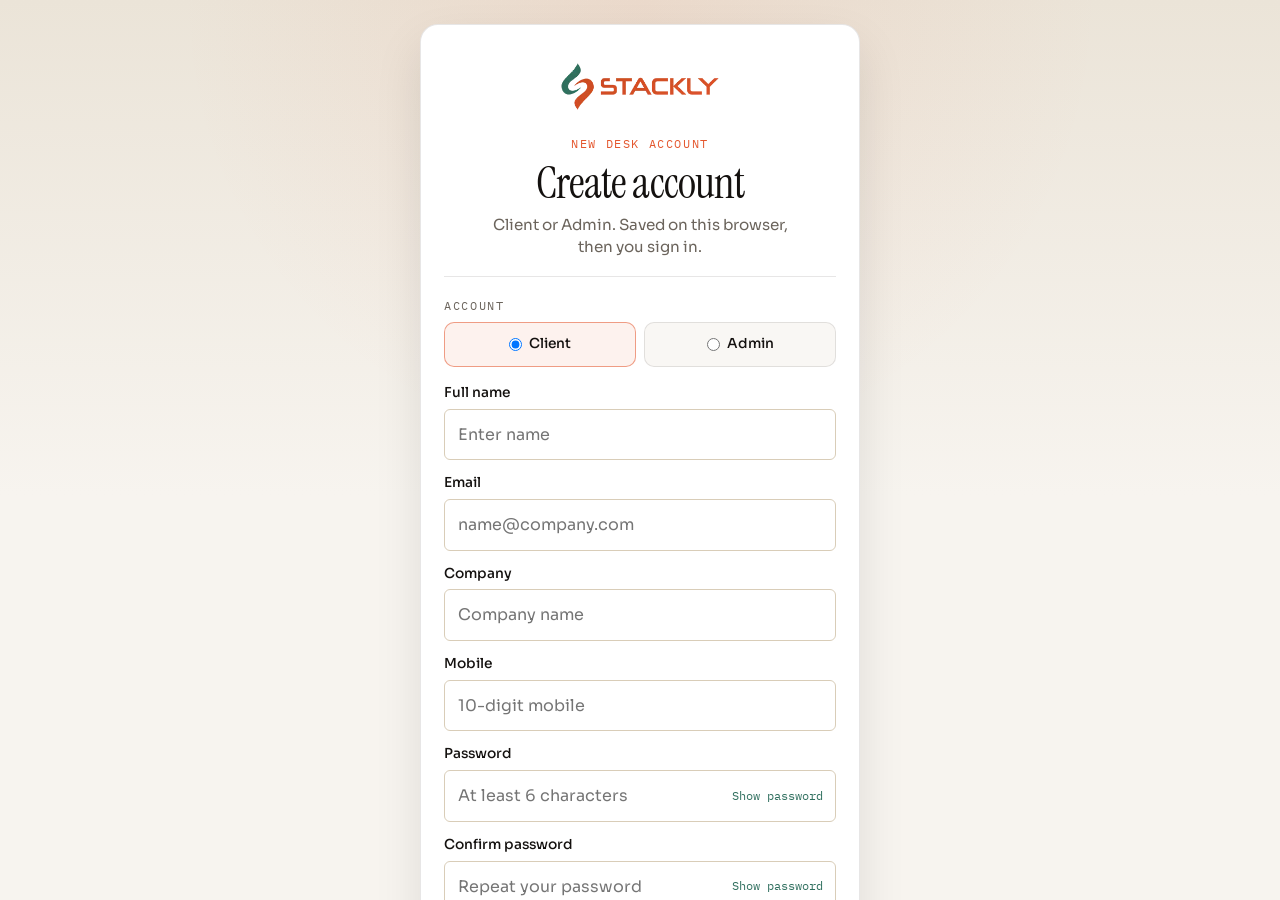
==== commit 9c13e4a5: "Fixed bugs - 1" ====
--- a/register.html
+++ b/register.html
@@ -70,13 +70,16 @@
           <label for="r-pass">Password</label>
           <div class="pass-wrap">
             <input id="r-pass" name="password" type="password" required minlength="6" autocomplete="new-password" placeholder="At least 6 characters">
-            <button type="button" class="pass-toggle" data-pass="#r-pass" aria-label="Show password">Show</button>
+            <button type="button" class="pass-toggle" data-pass="#r-pass" aria-label="Show password">Show password</button>
           </div>
           <p class="field-error">Enter a password.</p>
         </div>
         <div data-field>
           <label for="r-confirm">Confirm password</label>
-          <input id="r-confirm" name="confirm" type="password" required minlength="6" autocomplete="new-password" placeholder="Repeat your password">
+          <div class="pass-wrap">
+            <input id="r-confirm" name="confirm" type="password" required minlength="6" autocomplete="new-password" placeholder="Repeat your password">
+            <button type="button" class="pass-toggle" data-pass="#r-confirm" aria-label="Show password">Show password</button>
+          </div>
           <p class="field-error">Confirm the password.</p>
         </div>
         <div data-field>
--- a/Css/style.css
+++ b/Css/style.css
@@ -777,6 +777,8 @@
   transition: opacity 0.45s ease, transform 0.45s ease, border-color 0.45s ease;
 }
 
+.brief-slide:last-child { margin-right: 4rem; }
+
 .brief-slide.is-on {
   opacity: 1;
   transform: scale(1);
@@ -2479,7 +2481,11 @@
 .check-row input { width: auto; margin-top: 0.25rem; }
 
 .pass-wrap { position: relative; }
-.pass-wrap input { padding-right: 4.2rem; }
+.pass-wrap input { padding-right: 7.4rem; }
+.pass-wrap input::-ms-reveal,
+.pass-wrap input::-ms-clear {
+  display: none;
+}
 .pass-toggle {
   position: absolute;
   right: 0.4rem;
--- a/Css/responsive.css
+++ b/Css/responsive.css
@@ -266,7 +266,7 @@
   }
   .foot-base { margin-top: 2.5rem; }
   .header-bar { gap: 0.6rem; }
-  .wordmark img { height: 2.8rem; }
+  .wordmark img { height: 3.4rem; }
   .auth-check { flex-direction: column; align-items: flex-start; }
   .pre-word { font-size: 2.4rem; }
 }
